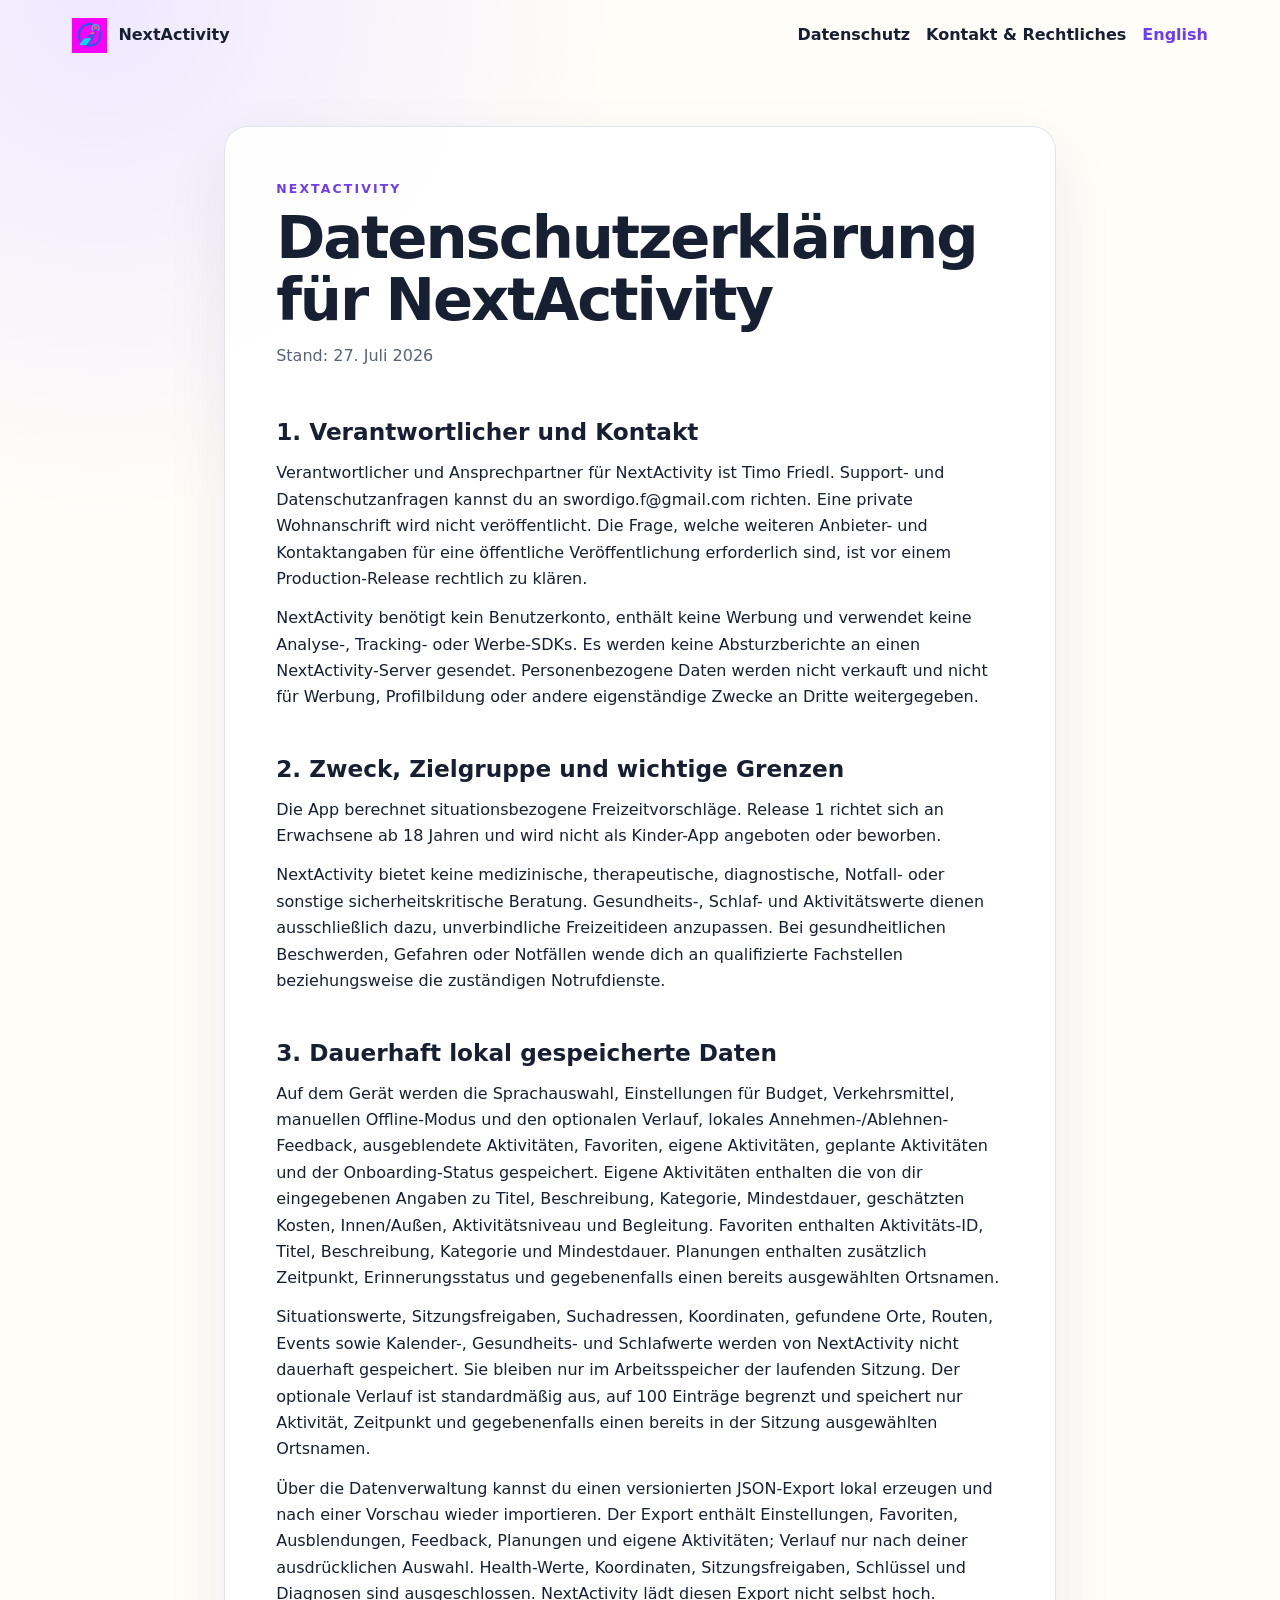
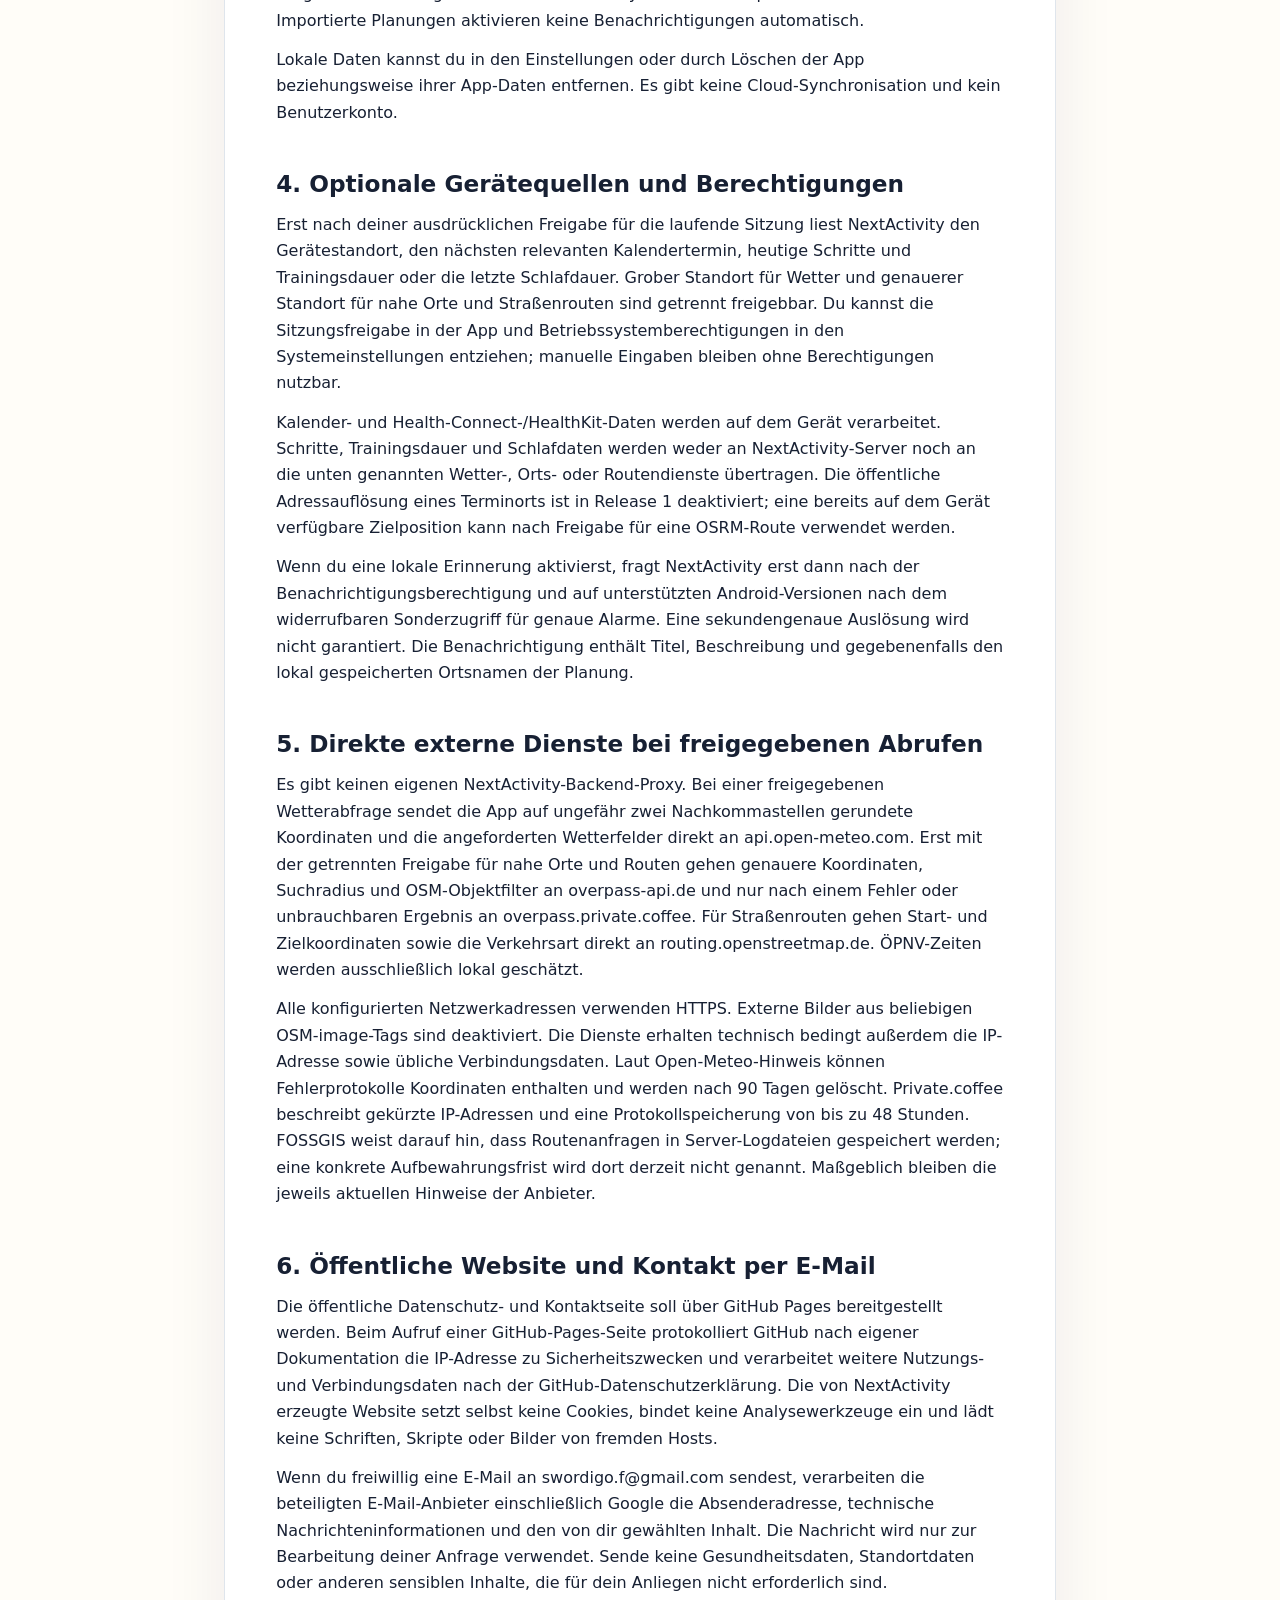
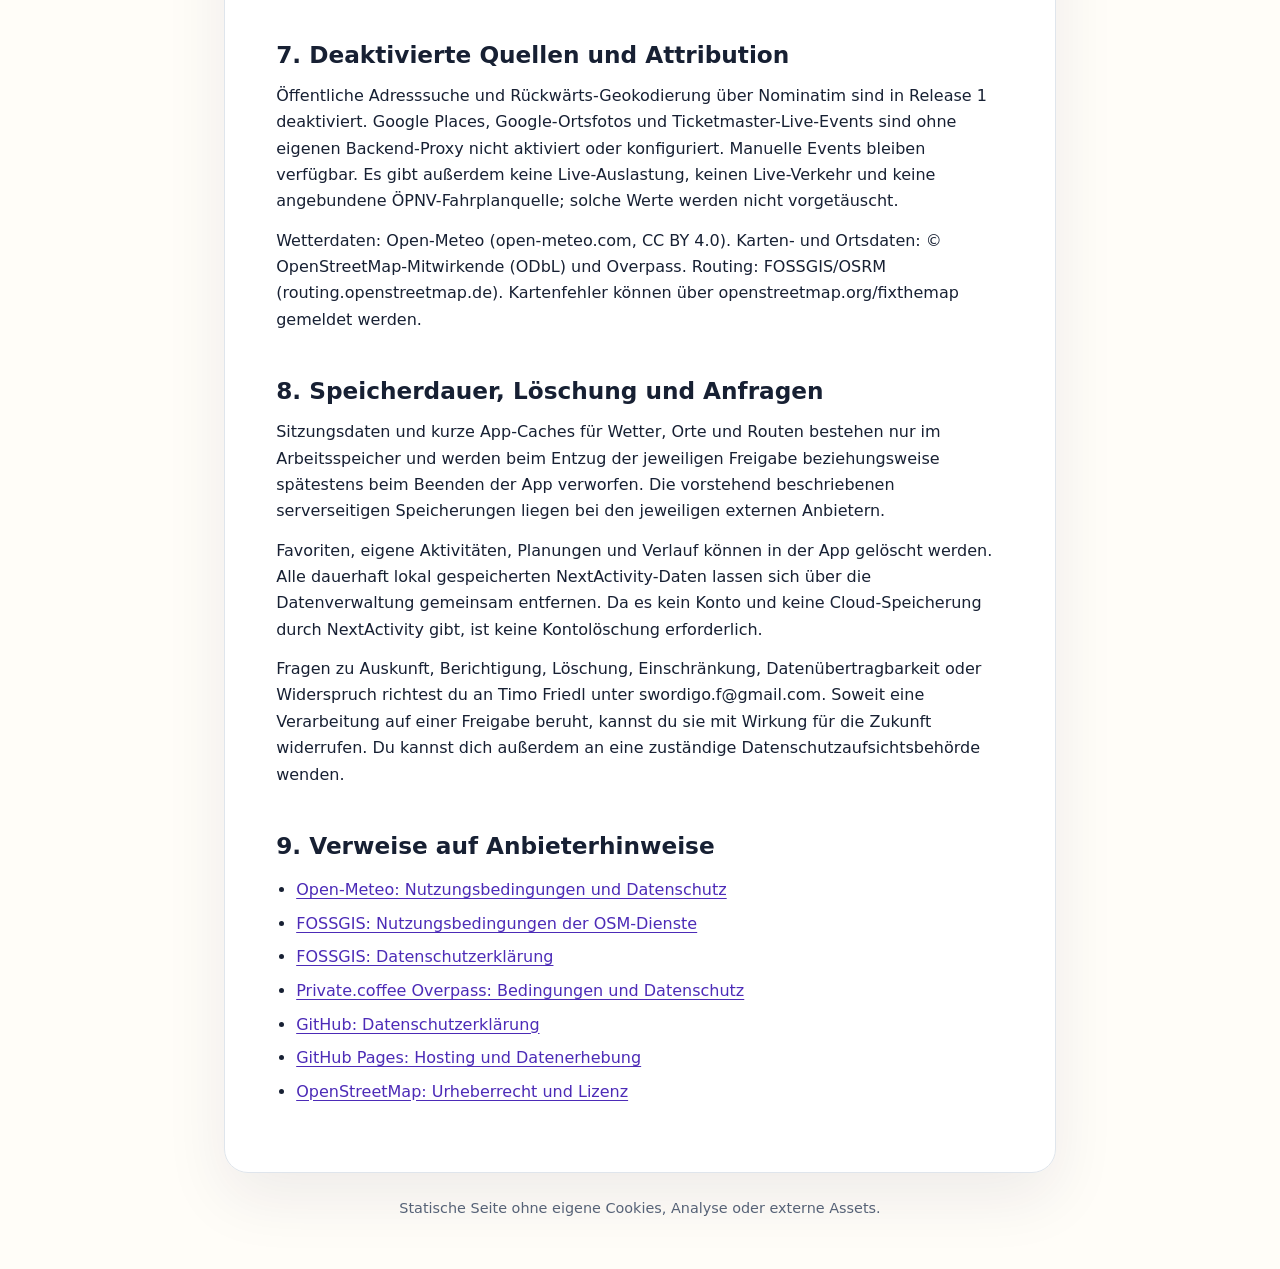
==== de/datenschutz/index.html @ dce42133 "Initial legal and privacy site" ====
<!doctype html>
<html lang="de">
<head>
  <meta charset="utf-8">
  <meta name="viewport" content="width=device-width, initial-scale=1">
  <meta name="description" content="Datenschutzerklärung für NextActivity">
  <title>Datenschutzerklärung für NextActivity · NextActivity</title>
  <link rel="stylesheet" href="../../styles.css">
  <link rel="icon" href="../../assets/nextactivity-mark.png">
</head>
<body>
  <!-- Generated from nextactivity/legal/privacy_policy.json. Do not edit by hand. -->
  <header class="site-header">
    <a class="brand" href="../../" aria-label="NextActivity">
      <img src="../../assets/nextactivity-mark.png" alt="">
      <span>NextActivity</span>
    </a>
    <nav aria-label="Hauptnavigation">
      <a href="./">Datenschutz</a>
      <a href="../kontakt/">Kontakt &amp; Rechtliches</a>
      <a class="language-link" href="../../en/privacy/" hreflang="en">English</a>
    </nav>
  </header>
  <main class="document">
    <p class="eyebrow">NEXTACTIVITY</p>
    <h1>Datenschutzerklärung für NextActivity</h1>
    <p class="updated">Stand: 27. Juli 2026</p>
    <section>
<h2>1. Verantwortlicher und Kontakt</h2>
<p>Verantwortlicher und Ansprechpartner für NextActivity ist Timo Friedl. Support- und Datenschutzanfragen kannst du an swordigo.f@gmail.com richten. Eine private Wohnanschrift wird nicht veröffentlicht. Die Frage, welche weiteren Anbieter- und Kontaktangaben für eine öffentliche Veröffentlichung erforderlich sind, ist vor einem Production-Release rechtlich zu klären.</p>
<p>NextActivity benötigt kein Benutzerkonto, enthält keine Werbung und verwendet keine Analyse-, Tracking- oder Werbe-SDKs. Es werden keine Absturzberichte an einen NextActivity-Server gesendet. Personenbezogene Daten werden nicht verkauft und nicht für Werbung, Profilbildung oder andere eigenständige Zwecke an Dritte weitergegeben.</p>
</section>
<section>
<h2>2. Zweck, Zielgruppe und wichtige Grenzen</h2>
<p>Die App berechnet situationsbezogene Freizeitvorschläge. Release 1 richtet sich an Erwachsene ab 18 Jahren und wird nicht als Kinder-App angeboten oder beworben.</p>
<p>NextActivity bietet keine medizinische, therapeutische, diagnostische, Notfall- oder sonstige sicherheitskritische Beratung. Gesundheits-, Schlaf- und Aktivitätswerte dienen ausschließlich dazu, unverbindliche Freizeitideen anzupassen. Bei gesundheitlichen Beschwerden, Gefahren oder Notfällen wende dich an qualifizierte Fachstellen beziehungsweise die zuständigen Notrufdienste.</p>
</section>
<section>
<h2>3. Dauerhaft lokal gespeicherte Daten</h2>
<p>Auf dem Gerät werden die Sprachauswahl, Einstellungen für Budget, Verkehrsmittel, manuellen Offline-Modus und den optionalen Verlauf, lokales Annehmen-/Ablehnen-Feedback, ausgeblendete Aktivitäten, Favoriten, eigene Aktivitäten, geplante Aktivitäten und der Onboarding-Status gespeichert. Eigene Aktivitäten enthalten die von dir eingegebenen Angaben zu Titel, Beschreibung, Kategorie, Mindestdauer, geschätzten Kosten, Innen/Außen, Aktivitätsniveau und Begleitung. Favoriten enthalten Aktivitäts-ID, Titel, Beschreibung, Kategorie und Mindestdauer. Planungen enthalten zusätzlich Zeitpunkt, Erinnerungsstatus und gegebenenfalls einen bereits ausgewählten Ortsnamen.</p>
<p>Situationswerte, Sitzungsfreigaben, Suchadressen, Koordinaten, gefundene Orte, Routen, Events sowie Kalender-, Gesundheits- und Schlafwerte werden von NextActivity nicht dauerhaft gespeichert. Sie bleiben nur im Arbeitsspeicher der laufenden Sitzung. Der optionale Verlauf ist standardmäßig aus, auf 100 Einträge begrenzt und speichert nur Aktivität, Zeitpunkt und gegebenenfalls einen bereits in der Sitzung ausgewählten Ortsnamen.</p>
<p>Über die Datenverwaltung kannst du einen versionierten JSON-Export lokal erzeugen und nach einer Vorschau wieder importieren. Der Export enthält Einstellungen, Favoriten, Ausblendungen, Feedback, Planungen und eigene Aktivitäten; Verlauf nur nach deiner ausdrücklichen Auswahl. Health-Werte, Koordinaten, Sitzungsfreigaben, Schlüssel und Diagnosen sind ausgeschlossen. NextActivity lädt diesen Export nicht selbst hoch. Importierte Planungen aktivieren keine Benachrichtigungen automatisch.</p>
<p>Lokale Daten kannst du in den Einstellungen oder durch Löschen der App beziehungsweise ihrer App-Daten entfernen. Es gibt keine Cloud-Synchronisation und kein Benutzerkonto.</p>
</section>
<section>
<h2>4. Optionale Gerätequellen und Berechtigungen</h2>
<p>Erst nach deiner ausdrücklichen Freigabe für die laufende Sitzung liest NextActivity den Gerätestandort, den nächsten relevanten Kalendertermin, heutige Schritte und Trainingsdauer oder die letzte Schlafdauer. Grober Standort für Wetter und genauerer Standort für nahe Orte und Straßenrouten sind getrennt freigebbar. Du kannst die Sitzungsfreigabe in der App und Betriebssystemberechtigungen in den Systemeinstellungen entziehen; manuelle Eingaben bleiben ohne Berechtigungen nutzbar.</p>
<p>Kalender- und Health-Connect-/HealthKit-Daten werden auf dem Gerät verarbeitet. Schritte, Trainingsdauer und Schlafdaten werden weder an NextActivity-Server noch an die unten genannten Wetter-, Orts- oder Routendienste übertragen. Die öffentliche Adressauflösung eines Terminorts ist in Release 1 deaktiviert; eine bereits auf dem Gerät verfügbare Zielposition kann nach Freigabe für eine OSRM-Route verwendet werden.</p>
<p>Wenn du eine lokale Erinnerung aktivierst, fragt NextActivity erst dann nach der Benachrichtigungsberechtigung und auf unterstützten Android-Versionen nach dem widerrufbaren Sonderzugriff für genaue Alarme. Eine sekundengenaue Auslösung wird nicht garantiert. Die Benachrichtigung enthält Titel, Beschreibung und gegebenenfalls den lokal gespeicherten Ortsnamen der Planung.</p>
</section>
<section>
<h2>5. Direkte externe Dienste bei freigegebenen Abrufen</h2>
<p>Es gibt keinen eigenen NextActivity-Backend-Proxy. Bei einer freigegebenen Wetterabfrage sendet die App auf ungefähr zwei Nachkommastellen gerundete Koordinaten und die angeforderten Wetterfelder direkt an api.open-meteo.com. Erst mit der getrennten Freigabe für nahe Orte und Routen gehen genauere Koordinaten, Suchradius und OSM-Objektfilter an overpass-api.de und nur nach einem Fehler oder unbrauchbaren Ergebnis an overpass.private.coffee. Für Straßenrouten gehen Start- und Zielkoordinaten sowie die Verkehrsart direkt an routing.openstreetmap.de. ÖPNV-Zeiten werden ausschließlich lokal geschätzt.</p>
<p>Alle konfigurierten Netzwerkadressen verwenden HTTPS. Externe Bilder aus beliebigen OSM-image-Tags sind deaktiviert. Die Dienste erhalten technisch bedingt außerdem die IP-Adresse sowie übliche Verbindungsdaten. Laut Open-Meteo-Hinweis können Fehlerprotokolle Koordinaten enthalten und werden nach 90 Tagen gelöscht. Private.coffee beschreibt gekürzte IP-Adressen und eine Protokollspeicherung von bis zu 48 Stunden. FOSSGIS weist darauf hin, dass Routenanfragen in Server-Logdateien gespeichert werden; eine konkrete Aufbewahrungsfrist wird dort derzeit nicht genannt. Maßgeblich bleiben die jeweils aktuellen Hinweise der Anbieter.</p>
</section>
<section>
<h2>6. Öffentliche Website und Kontakt per E-Mail</h2>
<p>Die öffentliche Datenschutz- und Kontaktseite soll über GitHub Pages bereitgestellt werden. Beim Aufruf einer GitHub-Pages-Seite protokolliert GitHub nach eigener Dokumentation die IP-Adresse zu Sicherheitszwecken und verarbeitet weitere Nutzungs- und Verbindungsdaten nach der GitHub-Datenschutzerklärung. Die von NextActivity erzeugte Website setzt selbst keine Cookies, bindet keine Analysewerkzeuge ein und lädt keine Schriften, Skripte oder Bilder von fremden Hosts.</p>
<p>Wenn du freiwillig eine E-Mail an swordigo.f@gmail.com sendest, verarbeiten die beteiligten E-Mail-Anbieter einschließlich Google die Absenderadresse, technische Nachrichteninformationen und den von dir gewählten Inhalt. Die Nachricht wird nur zur Bearbeitung deiner Anfrage verwendet. Sende keine Gesundheitsdaten, Standortdaten oder anderen sensiblen Inhalte, die für dein Anliegen nicht erforderlich sind.</p>
</section>
<section>
<h2>7. Deaktivierte Quellen und Attribution</h2>
<p>Öffentliche Adresssuche und Rückwärts-Geokodierung über Nominatim sind in Release 1 deaktiviert. Google Places, Google-Ortsfotos und Ticketmaster-Live-Events sind ohne eigenen Backend-Proxy nicht aktiviert oder konfiguriert. Manuelle Events bleiben verfügbar. Es gibt außerdem keine Live-Auslastung, keinen Live-Verkehr und keine angebundene ÖPNV-Fahrplanquelle; solche Werte werden nicht vorgetäuscht.</p>
<p>Wetterdaten: Open-Meteo (open-meteo.com, CC BY 4.0). Karten- und Ortsdaten: © OpenStreetMap-Mitwirkende (ODbL) und Overpass. Routing: FOSSGIS/OSRM (routing.openstreetmap.de). Kartenfehler können über openstreetmap.org/fixthemap gemeldet werden.</p>
</section>
<section>
<h2>8. Speicherdauer, Löschung und Anfragen</h2>
<p>Sitzungsdaten und kurze App-Caches für Wetter, Orte und Routen bestehen nur im Arbeitsspeicher und werden beim Entzug der jeweiligen Freigabe beziehungsweise spätestens beim Beenden der App verworfen. Die vorstehend beschriebenen serverseitigen Speicherungen liegen bei den jeweiligen externen Anbietern.</p>
<p>Favoriten, eigene Aktivitäten, Planungen und Verlauf können in der App gelöscht werden. Alle dauerhaft lokal gespeicherten NextActivity-Daten lassen sich über die Datenverwaltung gemeinsam entfernen. Da es kein Konto und keine Cloud-Speicherung durch NextActivity gibt, ist keine Kontolöschung erforderlich.</p>
<p>Fragen zu Auskunft, Berichtigung, Löschung, Einschränkung, Datenübertragbarkeit oder Widerspruch richtest du an Timo Friedl unter swordigo.f@gmail.com. Soweit eine Verarbeitung auf einer Freigabe beruht, kannst du sie mit Wirkung für die Zukunft widerrufen. Du kannst dich außerdem an eine zuständige Datenschutzaufsichtsbehörde wenden.</p>
</section>

<section>
  <h2>9. Verweise auf Anbieterhinweise</h2>
  <ul class="reference-list"><li><a href="https://open-meteo.com/en/terms" rel="noreferrer">Open-Meteo: Nutzungsbedingungen und Datenschutz</a></li>
<li><a href="https://www.fossgis.de/arbeitsgruppen/osm-server/nutzungsbedingungen/" rel="noreferrer">FOSSGIS: Nutzungsbedingungen der OSM-Dienste</a></li>
<li><a href="https://www.fossgis.de/datenschutzerkl%C3%A4rung/" rel="noreferrer">FOSSGIS: Datenschutzerklärung</a></li>
<li><a href="https://overpass.private.coffee/" rel="noreferrer">Private.coffee Overpass: Bedingungen und Datenschutz</a></li>
<li><a href="https://docs.github.com/en/site-policy/privacy-policies/github-general-privacy-statement" rel="noreferrer">GitHub: Datenschutzerklärung</a></li>
<li><a href="https://docs.github.com/en/pages/getting-started-with-github-pages/what-is-github-pages" rel="noreferrer">GitHub Pages: Hosting und Datenerhebung</a></li>
<li><a href="https://www.openstreetmap.org/copyright" rel="noreferrer">OpenStreetMap: Urheberrecht und Lizenz</a></li>
</ul>
</section>
  </main>
  <footer>
    <p>Statische Seite ohne eigene Cookies, Analyse oder externe Assets.</p>
  </footer>
</body>
</html>
---- styles.css ----
/* Generated site shell; privacy copy comes from the canonical JSON source. */
:root {
  color-scheme: light;
  --ink: #172033;
  --muted: #566277;
  --paper: #fffdf8;
  --surface: #ffffff;
  --line: #dfe5ec;
  --accent: #6d3df2;
  --accent-soft: #eee9ff;
  --warning: #7b4b00;
  --warning-bg: #fff4d6;
  font-family: Inter, ui-sans-serif, system-ui, -apple-system, BlinkMacSystemFont, "Segoe UI", sans-serif;
}

* { box-sizing: border-box; }

body {
  margin: 0;
  color: var(--ink);
  background:
    radial-gradient(circle at 8% 0%, #eee9ff 0, transparent 32rem),
    var(--paper);
  font-size: 16px;
  line-height: 1.65;
}

a { color: #4c2bb7; text-underline-offset: 0.18em; }
a:hover { text-decoration-thickness: 0.14em; }
a:focus-visible { outline: 3px solid #f0a500; outline-offset: 4px; border-radius: 4px; }

.site-header {
  display: flex;
  align-items: center;
  justify-content: space-between;
  gap: 1.5rem;
  max-width: 74rem;
  margin: 0 auto;
  padding: 1.1rem 1.5rem;
}

.brand { display: inline-flex; align-items: center; gap: 0.7rem; color: var(--ink); font-weight: 800; text-decoration: none; }
.brand img { width: 2.2rem; height: 2.2rem; object-fit: contain; }
nav { display: flex; flex-wrap: wrap; justify-content: flex-end; gap: 0.45rem 1rem; }
nav a { color: var(--ink); font-weight: 650; text-decoration: none; }
.language-link { color: var(--accent); }

.document {
  width: min(100% - 2rem, 52rem);
  margin: 3.5rem auto 5rem;
  padding: clamp(1.4rem, 4vw, 3.6rem);
  background: color-mix(in srgb, var(--surface) 94%, transparent);
  border: 1px solid var(--line);
  border-radius: 1.5rem;
  box-shadow: 0 1.5rem 4rem rgba(36, 30, 64, 0.08);
}

.eyebrow { margin: 0 0 0.5rem; color: var(--accent); font-size: 0.78rem; font-weight: 850; letter-spacing: 0.17em; }
h1 { max-width: 18ch; margin: 0; font-size: clamp(2rem, 5vw, 3.7rem); line-height: 1.04; letter-spacing: -0.035em; }
.updated { margin: 0.8rem 0 3rem; color: var(--muted); }
section { margin-top: 2.7rem; }
h2 { margin: 0 0 0.7rem; font-size: clamp(1.15rem, 3vw, 1.45rem); line-height: 1.3; }
p { margin: 0.8rem 0; }
.reference-list { padding-left: 1.25rem; }
.reference-list li + li { margin-top: 0.45rem; }

.contact-card { padding: 1.5rem; border: 1px solid var(--line); border-radius: 1rem; background: var(--accent-soft); }
.contact-card h2 { margin-top: 1rem; font-size: 1.6rem; }
.email { font-size: clamp(1rem, 3vw, 1.25rem); font-weight: 750; overflow-wrap: anywhere; }
.caveat { margin-top: 1.5rem; padding: 1.2rem 1.4rem; color: var(--warning); background: var(--warning-bg); border-left: 5px solid #e49a13; border-radius: 0.45rem; }
.caveat p { margin-bottom: 0; }

.landing { width: min(100% - 2rem, 58rem); min-height: 100vh; margin: 0 auto; padding: 12vh 0 4rem; }
.landing .brand-mark { width: 4.8rem; height: 4.8rem; object-fit: contain; margin-bottom: 1.5rem; }
.landing .lead { color: var(--muted); font-size: 1.3rem; }
.language-grid { display: grid; grid-template-columns: repeat(2, minmax(0, 1fr)); gap: 1rem; margin-top: 3rem; }
.language-card { display: grid; gap: 0.35rem; min-height: 11rem; padding: 1.5rem; color: var(--ink); background: var(--surface); border: 1px solid var(--line); border-radius: 1rem; text-decoration: none; box-shadow: 0 0.75rem 2rem rgba(36, 30, 64, 0.06); }
.language-card:hover { border-color: var(--accent); transform: translateY(-2px); }
.language-card strong { align-self: end; font-size: 1.25rem; line-height: 1.25; }
.language-card span:last-child, .quiet { color: var(--muted); }
.language-code { color: var(--accent); font-weight: 850; letter-spacing: 0.12em; }
.quiet { margin-top: 2rem; font-size: 0.9rem; }
.primary-link { display: inline-block; margin-top: 1.5rem; padding: 0.75rem 1rem; color: white; background: var(--accent); border-radius: 0.7rem; font-weight: 750; text-decoration: none; }
footer { width: min(100% - 2rem, 52rem); margin: -3.5rem auto 3rem; color: var(--muted); font-size: 0.9rem; text-align: center; }

@media (max-width: 680px) {
  .site-header { align-items: flex-start; }
  .brand span { display: none; }
  nav { font-size: 0.9rem; }
  .document { margin-top: 1.5rem; border-radius: 1rem; }
  .language-grid { grid-template-columns: 1fr; }
}

@media (prefers-reduced-motion: no-preference) {
  .language-card { transition: transform 150ms ease, border-color 150ms ease; }
}

@media print {
  body { background: white; }
  .site-header, footer { display: none; }
  .document { width: 100%; margin: 0; padding: 0; border: 0; box-shadow: none; }
  a { color: inherit; }
}
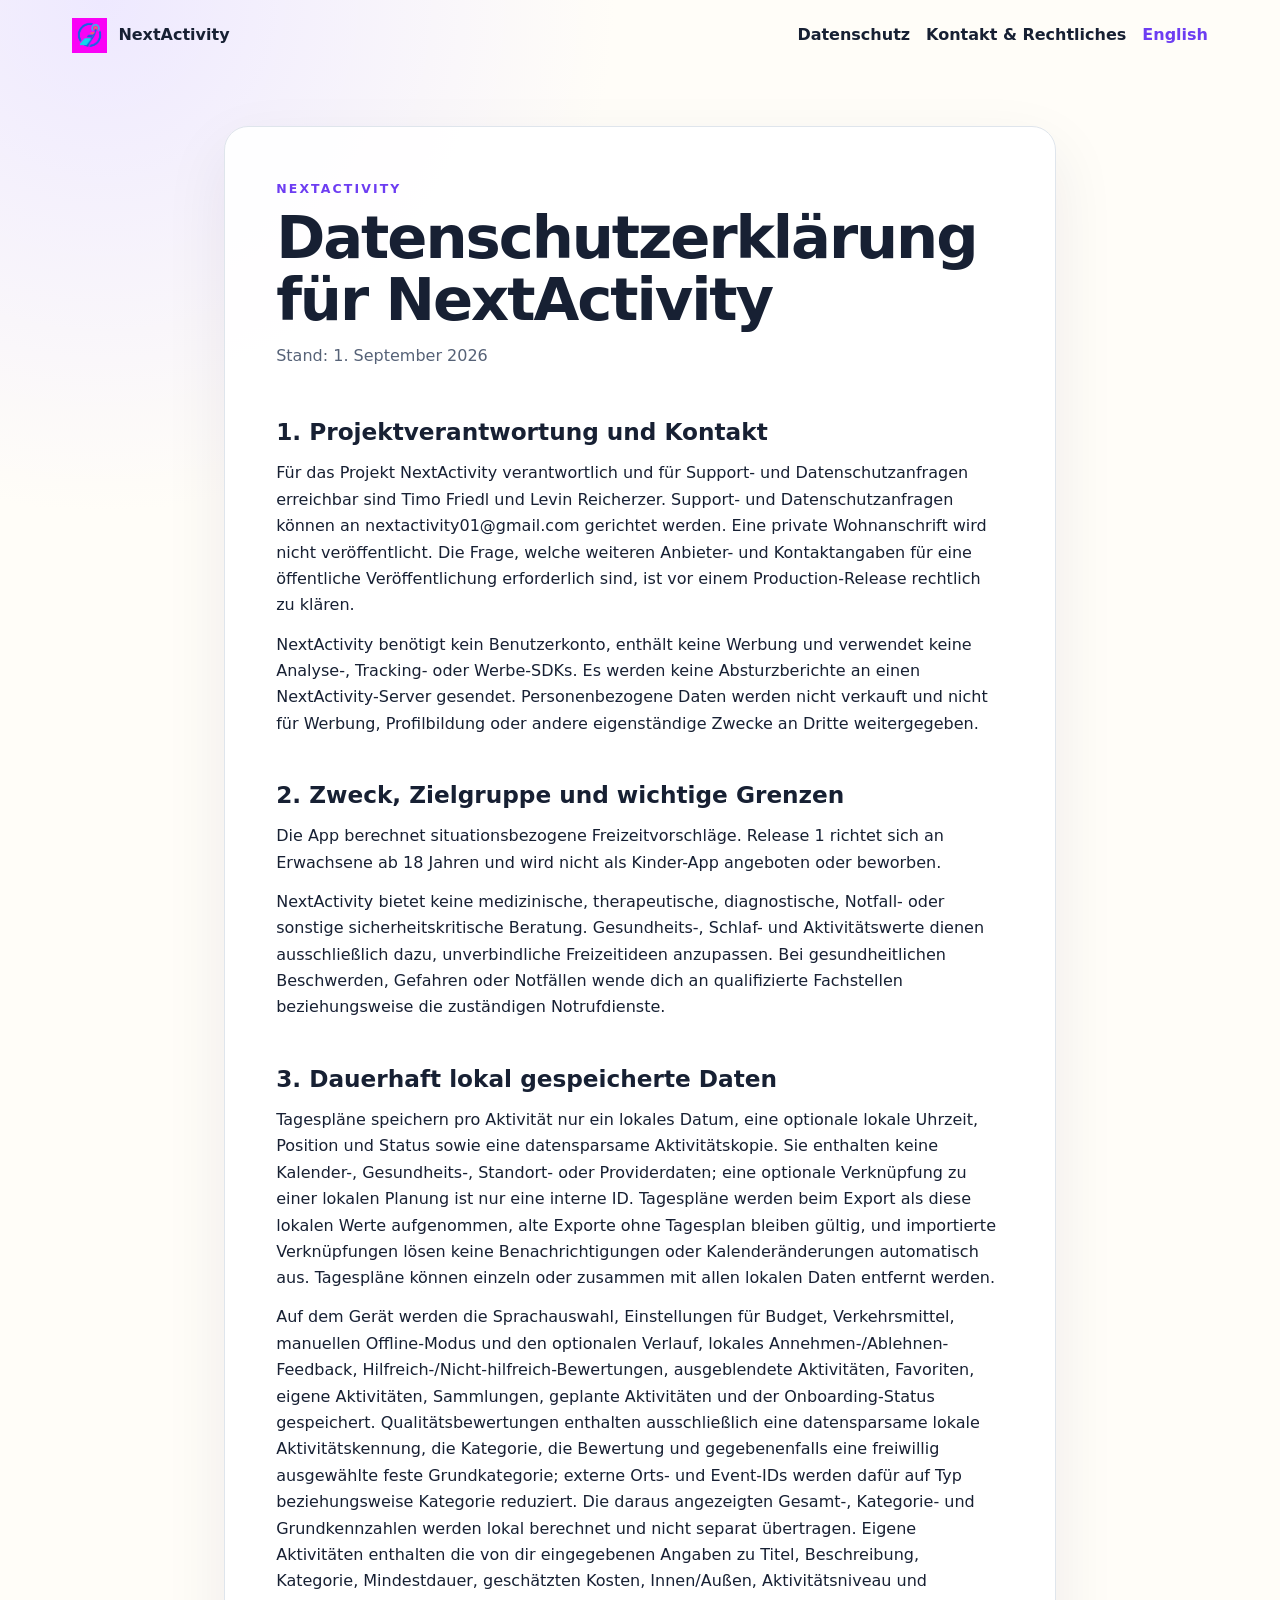
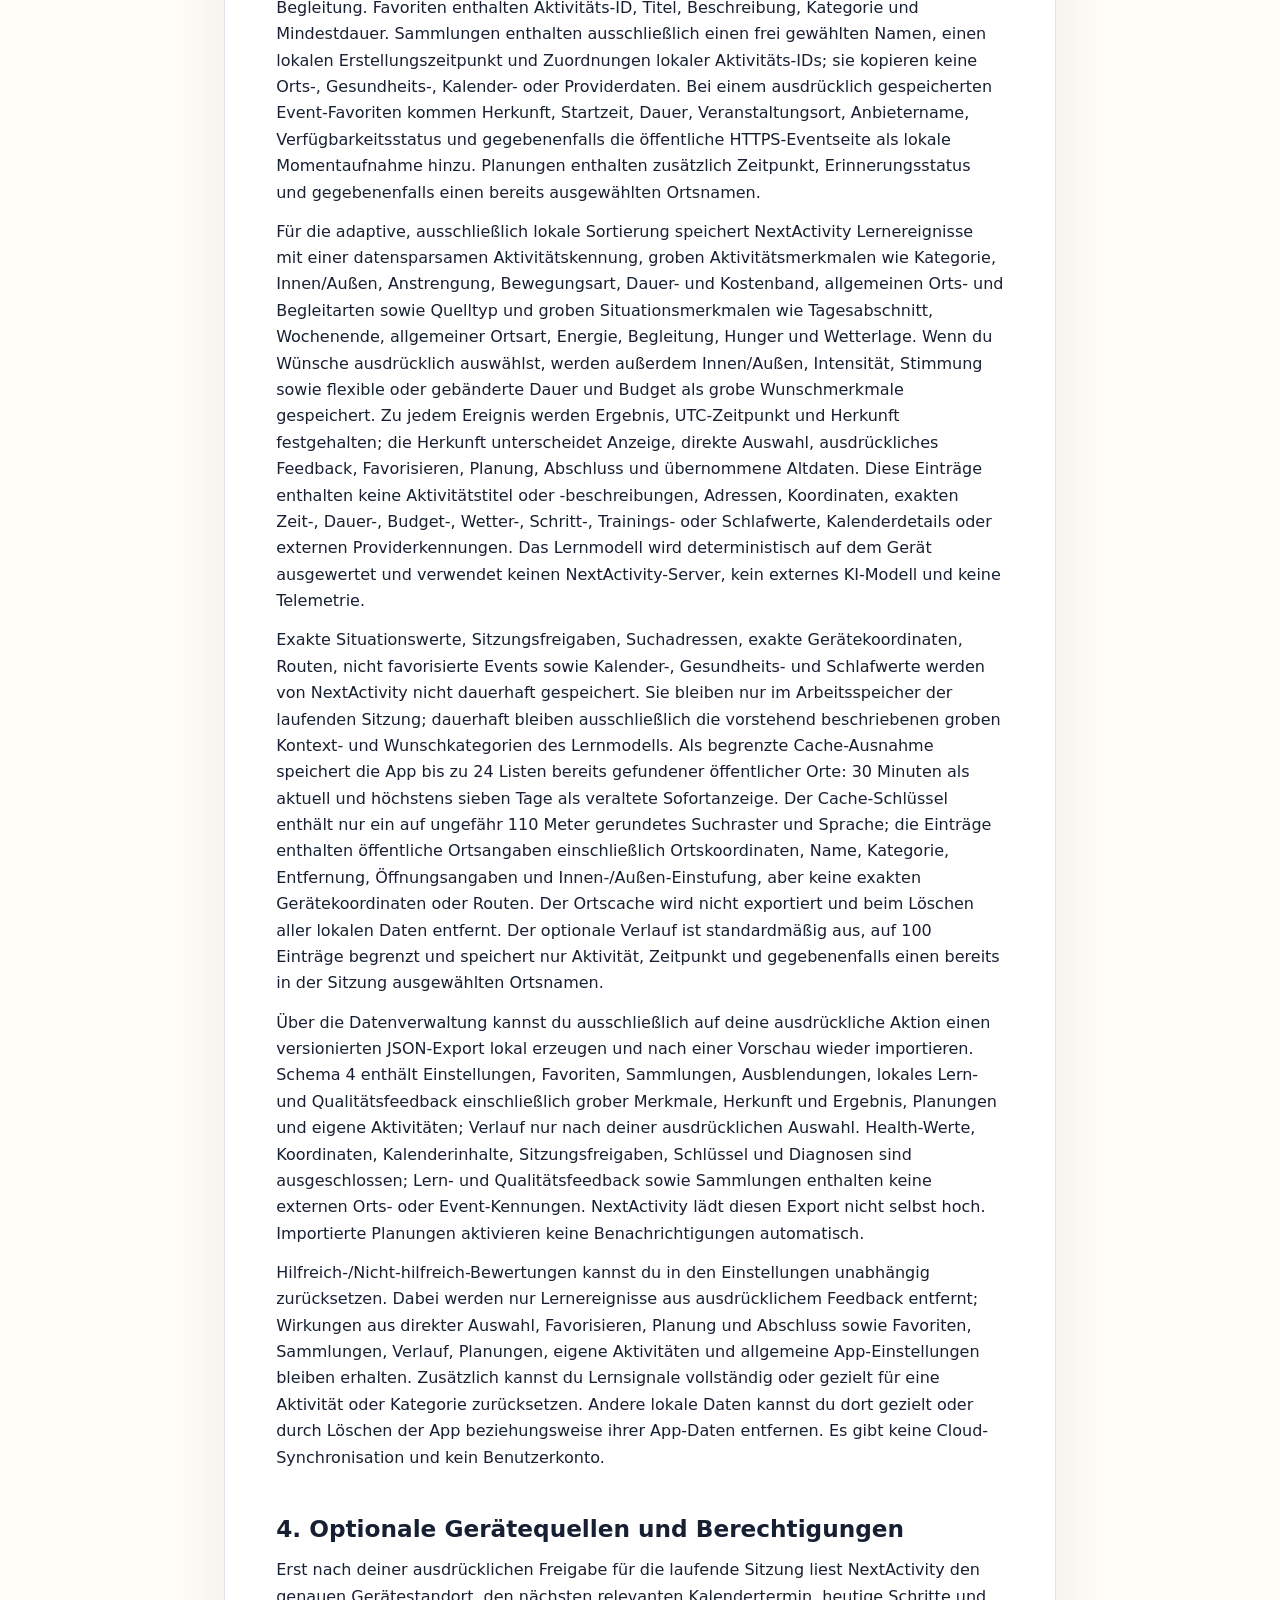
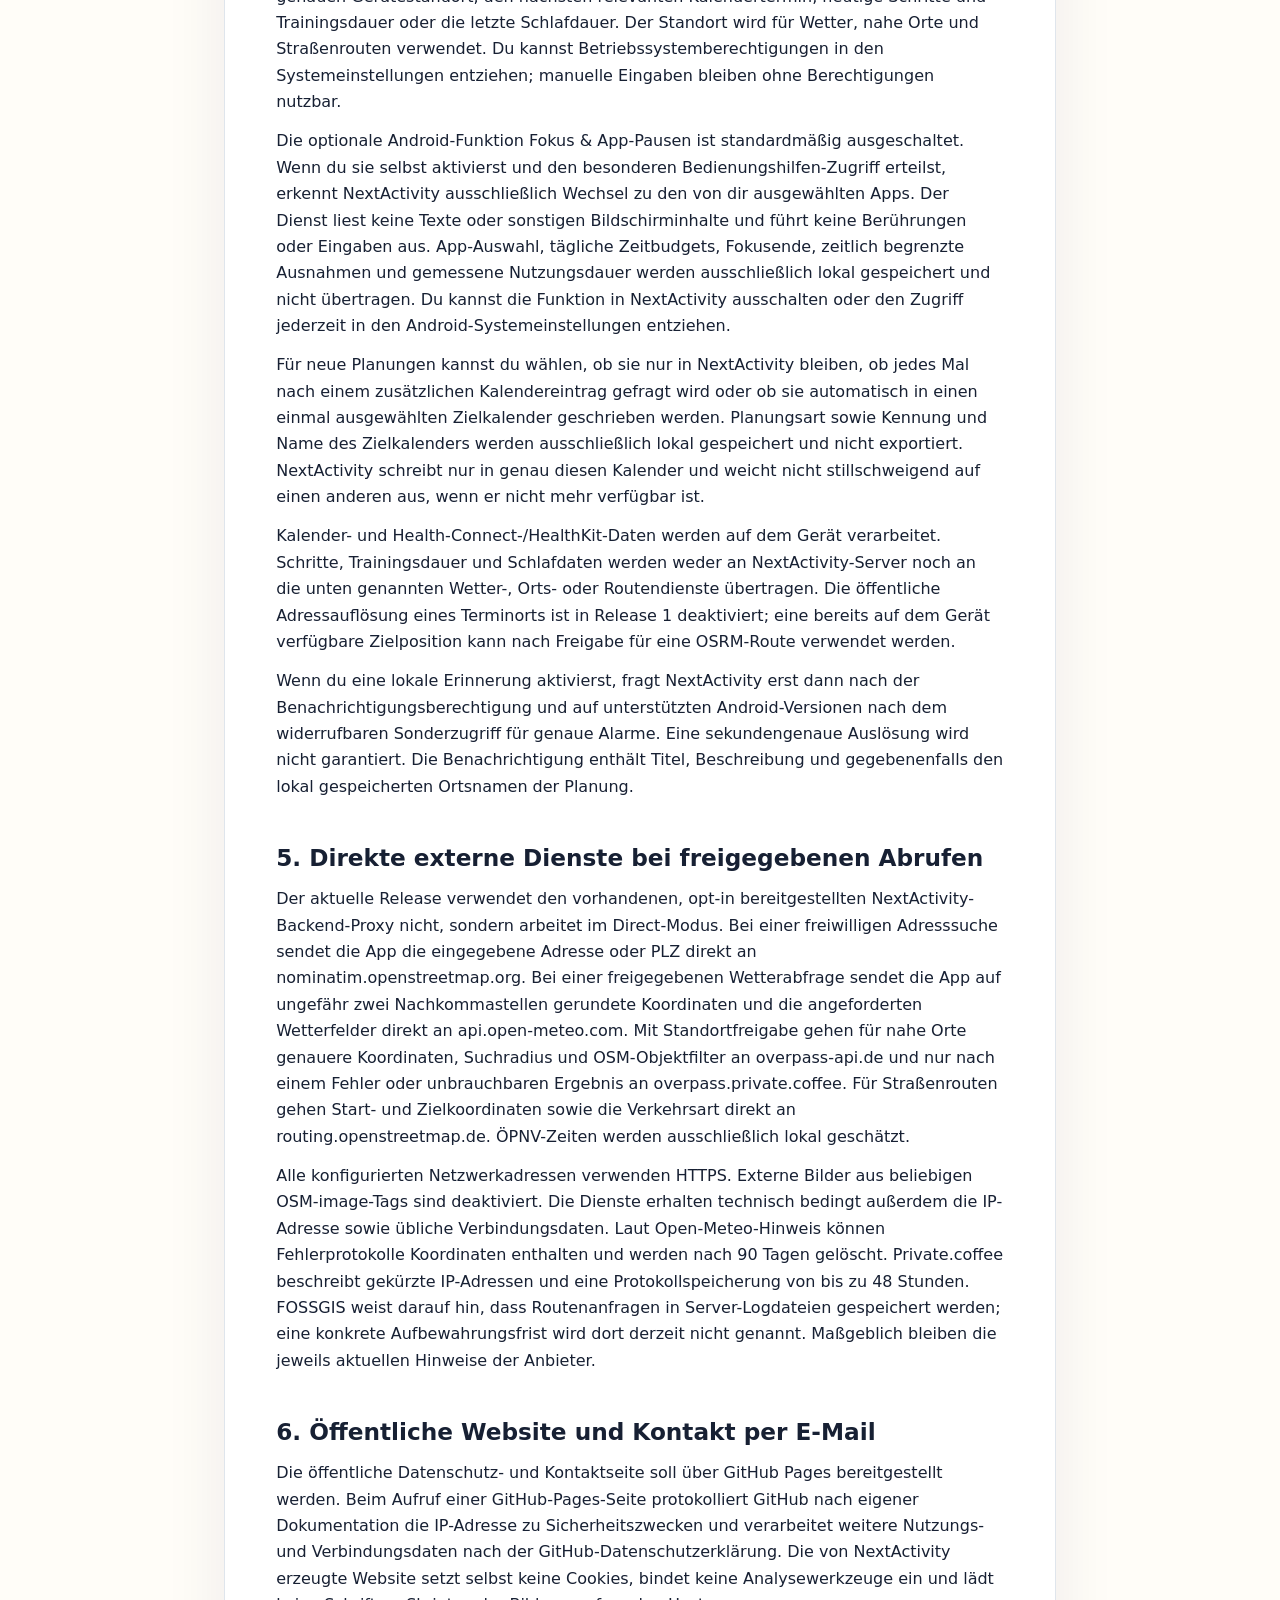
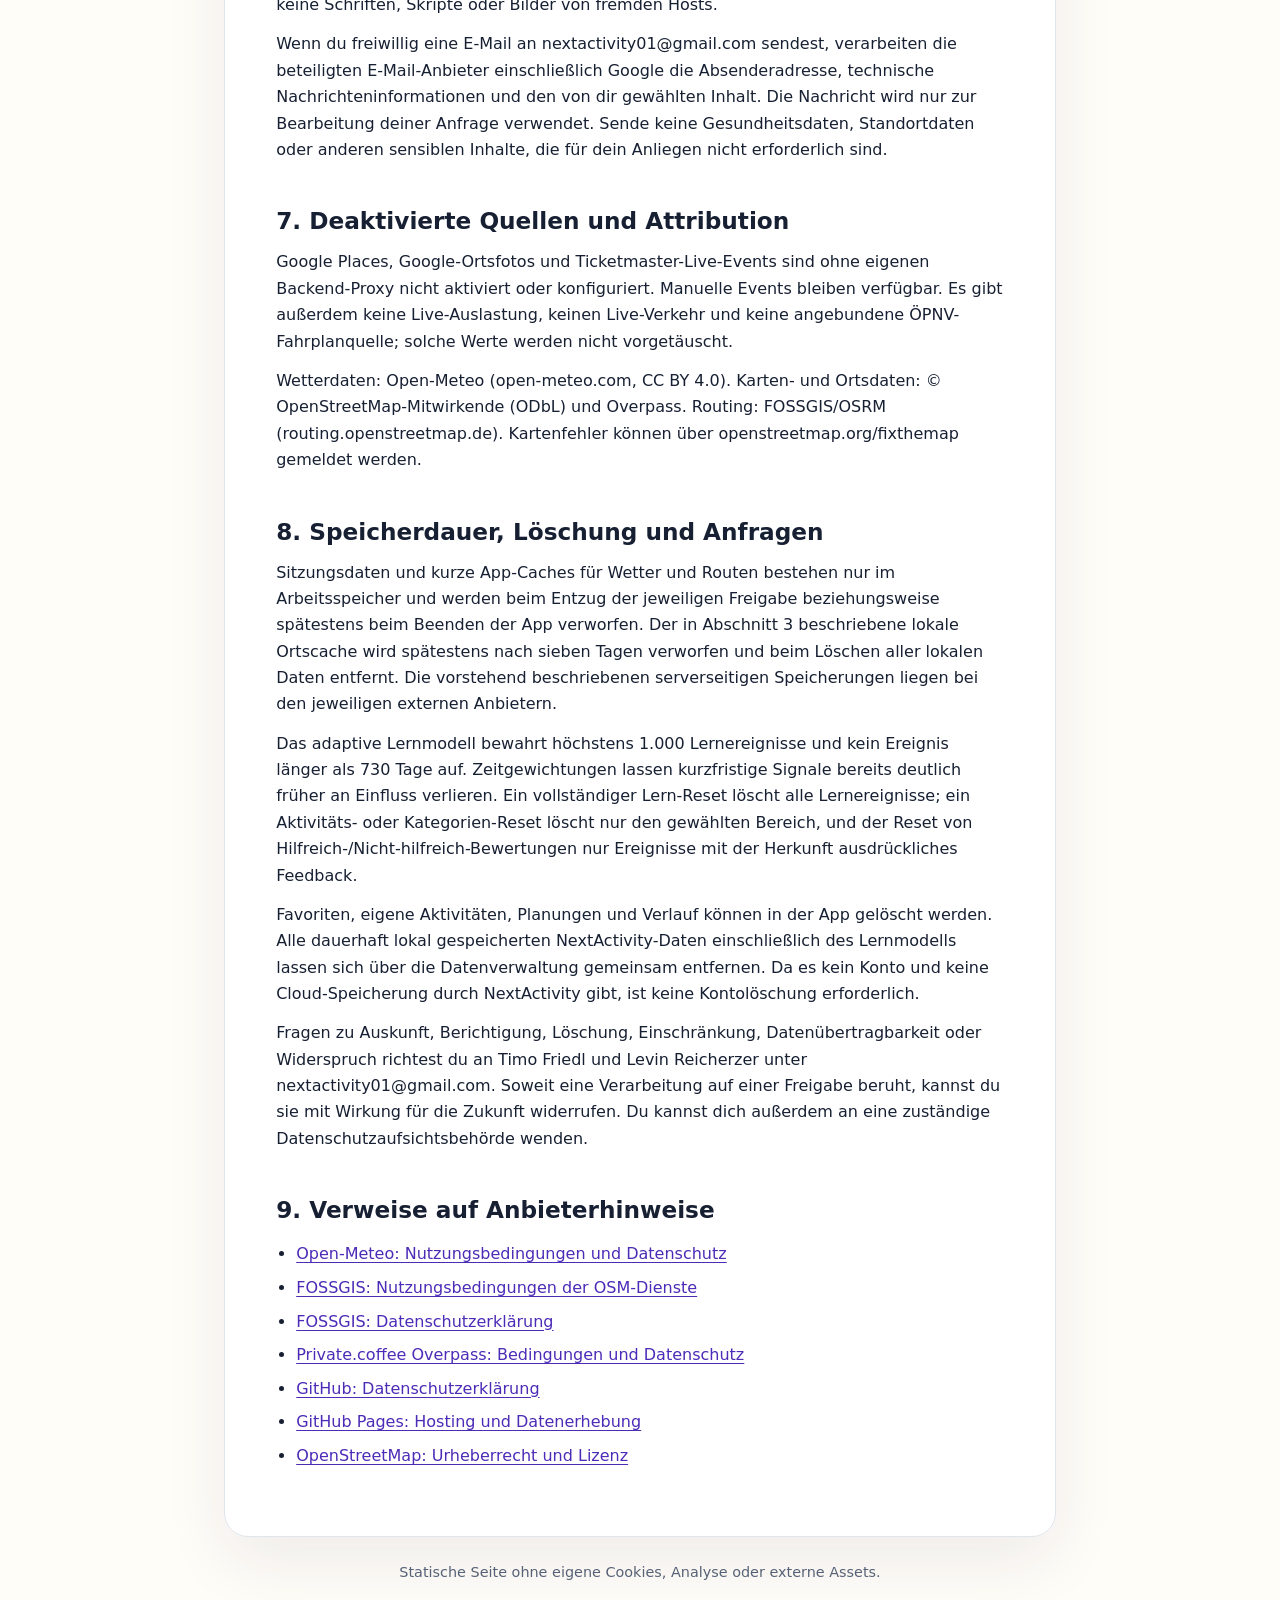
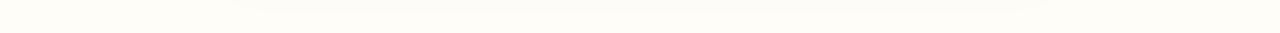
==== commit 4f917ca1: "chore: publish shared ownership legal update" ====
--- a/de/datenschutz/index.html
+++ b/de/datenschutz/index.html
@@ -24,10 +24,10 @@
   <main class="document">
     <p class="eyebrow">NEXTACTIVITY</p>
     <h1>Datenschutzerklärung für NextActivity</h1>
-    <p class="updated">Stand: 27. Juli 2026</p>
+    <p class="updated">Stand: 1. September 2026</p>
     <section>
-<h2>1. Verantwortlicher und Kontakt</h2>
-<p>Verantwortlicher und Ansprechpartner für NextActivity ist Timo Friedl. Support- und Datenschutzanfragen kannst du an swordigo.f@gmail.com richten. Eine private Wohnanschrift wird nicht veröffentlicht. Die Frage, welche weiteren Anbieter- und Kontaktangaben für eine öffentliche Veröffentlichung erforderlich sind, ist vor einem Production-Release rechtlich zu klären.</p>
+<h2>1. Projektverantwortung und Kontakt</h2>
+<p>Für das Projekt NextActivity verantwortlich und für Support- und Datenschutzanfragen erreichbar sind Timo Friedl und Levin Reicherzer. Support- und Datenschutzanfragen können an nextactivity01@gmail.com gerichtet werden. Eine private Wohnanschrift wird nicht veröffentlicht. Die Frage, welche weiteren Anbieter- und Kontaktangaben für eine öffentliche Veröffentlichung erforderlich sind, ist vor einem Production-Release rechtlich zu klären.</p>
 <p>NextActivity benötigt kein Benutzerkonto, enthält keine Werbung und verwendet keine Analyse-, Tracking- oder Werbe-SDKs. Es werden keine Absturzberichte an einen NextActivity-Server gesendet. Personenbezogene Daten werden nicht verkauft und nicht für Werbung, Profilbildung oder andere eigenständige Zwecke an Dritte weitergegeben.</p>
 </section>
 <section>
@@ -37,37 +37,42 @@
 </section>
 <section>
 <h2>3. Dauerhaft lokal gespeicherte Daten</h2>
-<p>Auf dem Gerät werden die Sprachauswahl, Einstellungen für Budget, Verkehrsmittel, manuellen Offline-Modus und den optionalen Verlauf, lokales Annehmen-/Ablehnen-Feedback, ausgeblendete Aktivitäten, Favoriten, eigene Aktivitäten, geplante Aktivitäten und der Onboarding-Status gespeichert. Eigene Aktivitäten enthalten die von dir eingegebenen Angaben zu Titel, Beschreibung, Kategorie, Mindestdauer, geschätzten Kosten, Innen/Außen, Aktivitätsniveau und Begleitung. Favoriten enthalten Aktivitäts-ID, Titel, Beschreibung, Kategorie und Mindestdauer. Planungen enthalten zusätzlich Zeitpunkt, Erinnerungsstatus und gegebenenfalls einen bereits ausgewählten Ortsnamen.</p>
-<p>Situationswerte, Sitzungsfreigaben, Suchadressen, Koordinaten, gefundene Orte, Routen, Events sowie Kalender-, Gesundheits- und Schlafwerte werden von NextActivity nicht dauerhaft gespeichert. Sie bleiben nur im Arbeitsspeicher der laufenden Sitzung. Der optionale Verlauf ist standardmäßig aus, auf 100 Einträge begrenzt und speichert nur Aktivität, Zeitpunkt und gegebenenfalls einen bereits in der Sitzung ausgewählten Ortsnamen.</p>
-<p>Über die Datenverwaltung kannst du einen versionierten JSON-Export lokal erzeugen und nach einer Vorschau wieder importieren. Der Export enthält Einstellungen, Favoriten, Ausblendungen, Feedback, Planungen und eigene Aktivitäten; Verlauf nur nach deiner ausdrücklichen Auswahl. Health-Werte, Koordinaten, Sitzungsfreigaben, Schlüssel und Diagnosen sind ausgeschlossen. NextActivity lädt diesen Export nicht selbst hoch. Importierte Planungen aktivieren keine Benachrichtigungen automatisch.</p>
-<p>Lokale Daten kannst du in den Einstellungen oder durch Löschen der App beziehungsweise ihrer App-Daten entfernen. Es gibt keine Cloud-Synchronisation und kein Benutzerkonto.</p>
+<p>Tagespläne speichern pro Aktivität nur ein lokales Datum, eine optionale lokale Uhrzeit, Position und Status sowie eine datensparsame Aktivitätskopie. Sie enthalten keine Kalender-, Gesundheits-, Standort- oder Providerdaten; eine optionale Verknüpfung zu einer lokalen Planung ist nur eine interne ID. Tagespläne werden beim Export als diese lokalen Werte aufgenommen, alte Exporte ohne Tagesplan bleiben gültig, und importierte Verknüpfungen lösen keine Benachrichtigungen oder Kalenderänderungen automatisch aus. Tagespläne können einzeln oder zusammen mit allen lokalen Daten entfernt werden.</p>
+<p>Auf dem Gerät werden die Sprachauswahl, Einstellungen für Budget, Verkehrsmittel, manuellen Offline-Modus und den optionalen Verlauf, lokales Annehmen-/Ablehnen-Feedback, Hilfreich-/Nicht-hilfreich-Bewertungen, ausgeblendete Aktivitäten, Favoriten, eigene Aktivitäten, Sammlungen, geplante Aktivitäten und der Onboarding-Status gespeichert. Qualitätsbewertungen enthalten ausschließlich eine datensparsame lokale Aktivitätskennung, die Kategorie, die Bewertung und gegebenenfalls eine freiwillig ausgewählte feste Grundkategorie; externe Orts- und Event-IDs werden dafür auf Typ beziehungsweise Kategorie reduziert. Die daraus angezeigten Gesamt-, Kategorie- und Grundkennzahlen werden lokal berechnet und nicht separat übertragen. Eigene Aktivitäten enthalten die von dir eingegebenen Angaben zu Titel, Beschreibung, Kategorie, Mindestdauer, geschätzten Kosten, Innen/Außen, Aktivitätsniveau und Begleitung. Favoriten enthalten Aktivitäts-ID, Titel, Beschreibung, Kategorie und Mindestdauer. Sammlungen enthalten ausschließlich einen frei gewählten Namen, einen lokalen Erstellungszeitpunkt und Zuordnungen lokaler Aktivitäts-IDs; sie kopieren keine Orts-, Gesundheits-, Kalender- oder Providerdaten. Bei einem ausdrücklich gespeicherten Event-Favoriten kommen Herkunft, Startzeit, Dauer, Veranstaltungsort, Anbietername, Verfügbarkeitsstatus und gegebenenfalls die öffentliche HTTPS-Eventseite als lokale Momentaufnahme hinzu. Planungen enthalten zusätzlich Zeitpunkt, Erinnerungsstatus und gegebenenfalls einen bereits ausgewählten Ortsnamen.</p>
+<p>Für die adaptive, ausschließlich lokale Sortierung speichert NextActivity Lernereignisse mit einer datensparsamen Aktivitätskennung, groben Aktivitätsmerkmalen wie Kategorie, Innen/Außen, Anstrengung, Bewegungsart, Dauer- und Kostenband, allgemeinen Orts- und Begleitarten sowie Quelltyp und groben Situationsmerkmalen wie Tagesabschnitt, Wochenende, allgemeiner Ortsart, Energie, Begleitung, Hunger und Wetterlage. Wenn du Wünsche ausdrücklich auswählst, werden außerdem Innen/Außen, Intensität, Stimmung sowie flexible oder gebänderte Dauer und Budget als grobe Wunschmerkmale gespeichert. Zu jedem Ereignis werden Ergebnis, UTC-Zeitpunkt und Herkunft festgehalten; die Herkunft unterscheidet Anzeige, direkte Auswahl, ausdrückliches Feedback, Favorisieren, Planung, Abschluss und übernommene Altdaten. Diese Einträge enthalten keine Aktivitätstitel oder -beschreibungen, Adressen, Koordinaten, exakten Zeit-, Dauer-, Budget-, Wetter-, Schritt-, Trainings- oder Schlafwerte, Kalenderdetails oder externen Providerkennungen. Das Lernmodell wird deterministisch auf dem Gerät ausgewertet und verwendet keinen NextActivity-Server, kein externes KI-Modell und keine Telemetrie.</p>
+<p>Exakte Situationswerte, Sitzungsfreigaben, Suchadressen, exakte Gerätekoordinaten, Routen, nicht favorisierte Events sowie Kalender-, Gesundheits- und Schlafwerte werden von NextActivity nicht dauerhaft gespeichert. Sie bleiben nur im Arbeitsspeicher der laufenden Sitzung; dauerhaft bleiben ausschließlich die vorstehend beschriebenen groben Kontext- und Wunschkategorien des Lernmodells. Als begrenzte Cache-Ausnahme speichert die App bis zu 24 Listen bereits gefundener öffentlicher Orte: 30 Minuten als aktuell und höchstens sieben Tage als veraltete Sofortanzeige. Der Cache-Schlüssel enthält nur ein auf ungefähr 110 Meter gerundetes Suchraster und Sprache; die Einträge enthalten öffentliche Ortsangaben einschließlich Ortskoordinaten, Name, Kategorie, Entfernung, Öffnungsangaben und Innen-/Außen-Einstufung, aber keine exakten Gerätekoordinaten oder Routen. Der Ortscache wird nicht exportiert und beim Löschen aller lokalen Daten entfernt. Der optionale Verlauf ist standardmäßig aus, auf 100 Einträge begrenzt und speichert nur Aktivität, Zeitpunkt und gegebenenfalls einen bereits in der Sitzung ausgewählten Ortsnamen.</p>
+<p>Über die Datenverwaltung kannst du ausschließlich auf deine ausdrückliche Aktion einen versionierten JSON-Export lokal erzeugen und nach einer Vorschau wieder importieren. Schema 4 enthält Einstellungen, Favoriten, Sammlungen, Ausblendungen, lokales Lern- und Qualitätsfeedback einschließlich grober Merkmale, Herkunft und Ergebnis, Planungen und eigene Aktivitäten; Verlauf nur nach deiner ausdrücklichen Auswahl. Health-Werte, Koordinaten, Kalenderinhalte, Sitzungsfreigaben, Schlüssel und Diagnosen sind ausgeschlossen; Lern- und Qualitätsfeedback sowie Sammlungen enthalten keine externen Orts- oder Event-Kennungen. NextActivity lädt diesen Export nicht selbst hoch. Importierte Planungen aktivieren keine Benachrichtigungen automatisch.</p>
+<p>Hilfreich-/Nicht-hilfreich-Bewertungen kannst du in den Einstellungen unabhängig zurücksetzen. Dabei werden nur Lernereignisse aus ausdrücklichem Feedback entfernt; Wirkungen aus direkter Auswahl, Favorisieren, Planung und Abschluss sowie Favoriten, Sammlungen, Verlauf, Planungen, eigene Aktivitäten und allgemeine App-Einstellungen bleiben erhalten. Zusätzlich kannst du Lernsignale vollständig oder gezielt für eine Aktivität oder Kategorie zurücksetzen. Andere lokale Daten kannst du dort gezielt oder durch Löschen der App beziehungsweise ihrer App-Daten entfernen. Es gibt keine Cloud-Synchronisation und kein Benutzerkonto.</p>
 </section>
 <section>
 <h2>4. Optionale Gerätequellen und Berechtigungen</h2>
-<p>Erst nach deiner ausdrücklichen Freigabe für die laufende Sitzung liest NextActivity den Gerätestandort, den nächsten relevanten Kalendertermin, heutige Schritte und Trainingsdauer oder die letzte Schlafdauer. Grober Standort für Wetter und genauerer Standort für nahe Orte und Straßenrouten sind getrennt freigebbar. Du kannst die Sitzungsfreigabe in der App und Betriebssystemberechtigungen in den Systemeinstellungen entziehen; manuelle Eingaben bleiben ohne Berechtigungen nutzbar.</p>
+<p>Erst nach deiner ausdrücklichen Freigabe für die laufende Sitzung liest NextActivity den genauen Gerätestandort, den nächsten relevanten Kalendertermin, heutige Schritte und Trainingsdauer oder die letzte Schlafdauer. Der Standort wird für Wetter, nahe Orte und Straßenrouten verwendet. Du kannst Betriebssystemberechtigungen in den Systemeinstellungen entziehen; manuelle Eingaben bleiben ohne Berechtigungen nutzbar.</p>
+<p>Die optionale Android-Funktion Fokus &amp; App-Pausen ist standardmäßig ausgeschaltet. Wenn du sie selbst aktivierst und den besonderen Bedienungshilfen-Zugriff erteilst, erkennt NextActivity ausschließlich Wechsel zu den von dir ausgewählten Apps. Der Dienst liest keine Texte oder sonstigen Bildschirminhalte und führt keine Berührungen oder Eingaben aus. App-Auswahl, tägliche Zeitbudgets, Fokusende, zeitlich begrenzte Ausnahmen und gemessene Nutzungsdauer werden ausschließlich lokal gespeichert und nicht übertragen. Du kannst die Funktion in NextActivity ausschalten oder den Zugriff jederzeit in den Android-Systemeinstellungen entziehen.</p>
+<p>Für neue Planungen kannst du wählen, ob sie nur in NextActivity bleiben, ob jedes Mal nach einem zusätzlichen Kalendereintrag gefragt wird oder ob sie automatisch in einen einmal ausgewählten Zielkalender geschrieben werden. Planungsart sowie Kennung und Name des Zielkalenders werden ausschließlich lokal gespeichert und nicht exportiert. NextActivity schreibt nur in genau diesen Kalender und weicht nicht stillschweigend auf einen anderen aus, wenn er nicht mehr verfügbar ist.</p>
 <p>Kalender- und Health-Connect-/HealthKit-Daten werden auf dem Gerät verarbeitet. Schritte, Trainingsdauer und Schlafdaten werden weder an NextActivity-Server noch an die unten genannten Wetter-, Orts- oder Routendienste übertragen. Die öffentliche Adressauflösung eines Terminorts ist in Release 1 deaktiviert; eine bereits auf dem Gerät verfügbare Zielposition kann nach Freigabe für eine OSRM-Route verwendet werden.</p>
 <p>Wenn du eine lokale Erinnerung aktivierst, fragt NextActivity erst dann nach der Benachrichtigungsberechtigung und auf unterstützten Android-Versionen nach dem widerrufbaren Sonderzugriff für genaue Alarme. Eine sekundengenaue Auslösung wird nicht garantiert. Die Benachrichtigung enthält Titel, Beschreibung und gegebenenfalls den lokal gespeicherten Ortsnamen der Planung.</p>
 </section>
 <section>
 <h2>5. Direkte externe Dienste bei freigegebenen Abrufen</h2>
-<p>Es gibt keinen eigenen NextActivity-Backend-Proxy. Bei einer freigegebenen Wetterabfrage sendet die App auf ungefähr zwei Nachkommastellen gerundete Koordinaten und die angeforderten Wetterfelder direkt an api.open-meteo.com. Erst mit der getrennten Freigabe für nahe Orte und Routen gehen genauere Koordinaten, Suchradius und OSM-Objektfilter an overpass-api.de und nur nach einem Fehler oder unbrauchbaren Ergebnis an overpass.private.coffee. Für Straßenrouten gehen Start- und Zielkoordinaten sowie die Verkehrsart direkt an routing.openstreetmap.de. ÖPNV-Zeiten werden ausschließlich lokal geschätzt.</p>
+<p>Der aktuelle Release verwendet den vorhandenen, opt-in bereitgestellten NextActivity-Backend-Proxy nicht, sondern arbeitet im Direct-Modus. Bei einer freiwilligen Adresssuche sendet die App die eingegebene Adresse oder PLZ direkt an nominatim.openstreetmap.org. Bei einer freigegebenen Wetterabfrage sendet die App auf ungefähr zwei Nachkommastellen gerundete Koordinaten und die angeforderten Wetterfelder direkt an api.open-meteo.com. Mit Standortfreigabe gehen für nahe Orte genauere Koordinaten, Suchradius und OSM-Objektfilter an overpass-api.de und nur nach einem Fehler oder unbrauchbaren Ergebnis an overpass.private.coffee. Für Straßenrouten gehen Start- und Zielkoordinaten sowie die Verkehrsart direkt an routing.openstreetmap.de. ÖPNV-Zeiten werden ausschließlich lokal geschätzt.</p>
 <p>Alle konfigurierten Netzwerkadressen verwenden HTTPS. Externe Bilder aus beliebigen OSM-image-Tags sind deaktiviert. Die Dienste erhalten technisch bedingt außerdem die IP-Adresse sowie übliche Verbindungsdaten. Laut Open-Meteo-Hinweis können Fehlerprotokolle Koordinaten enthalten und werden nach 90 Tagen gelöscht. Private.coffee beschreibt gekürzte IP-Adressen und eine Protokollspeicherung von bis zu 48 Stunden. FOSSGIS weist darauf hin, dass Routenanfragen in Server-Logdateien gespeichert werden; eine konkrete Aufbewahrungsfrist wird dort derzeit nicht genannt. Maßgeblich bleiben die jeweils aktuellen Hinweise der Anbieter.</p>
 </section>
 <section>
 <h2>6. Öffentliche Website und Kontakt per E-Mail</h2>
 <p>Die öffentliche Datenschutz- und Kontaktseite soll über GitHub Pages bereitgestellt werden. Beim Aufruf einer GitHub-Pages-Seite protokolliert GitHub nach eigener Dokumentation die IP-Adresse zu Sicherheitszwecken und verarbeitet weitere Nutzungs- und Verbindungsdaten nach der GitHub-Datenschutzerklärung. Die von NextActivity erzeugte Website setzt selbst keine Cookies, bindet keine Analysewerkzeuge ein und lädt keine Schriften, Skripte oder Bilder von fremden Hosts.</p>
-<p>Wenn du freiwillig eine E-Mail an swordigo.f@gmail.com sendest, verarbeiten die beteiligten E-Mail-Anbieter einschließlich Google die Absenderadresse, technische Nachrichteninformationen und den von dir gewählten Inhalt. Die Nachricht wird nur zur Bearbeitung deiner Anfrage verwendet. Sende keine Gesundheitsdaten, Standortdaten oder anderen sensiblen Inhalte, die für dein Anliegen nicht erforderlich sind.</p>
+<p>Wenn du freiwillig eine E-Mail an nextactivity01@gmail.com sendest, verarbeiten die beteiligten E-Mail-Anbieter einschließlich Google die Absenderadresse, technische Nachrichteninformationen und den von dir gewählten Inhalt. Die Nachricht wird nur zur Bearbeitung deiner Anfrage verwendet. Sende keine Gesundheitsdaten, Standortdaten oder anderen sensiblen Inhalte, die für dein Anliegen nicht erforderlich sind.</p>
 </section>
 <section>
 <h2>7. Deaktivierte Quellen und Attribution</h2>
-<p>Öffentliche Adresssuche und Rückwärts-Geokodierung über Nominatim sind in Release 1 deaktiviert. Google Places, Google-Ortsfotos und Ticketmaster-Live-Events sind ohne eigenen Backend-Proxy nicht aktiviert oder konfiguriert. Manuelle Events bleiben verfügbar. Es gibt außerdem keine Live-Auslastung, keinen Live-Verkehr und keine angebundene ÖPNV-Fahrplanquelle; solche Werte werden nicht vorgetäuscht.</p>
+<p>Google Places, Google-Ortsfotos und Ticketmaster-Live-Events sind ohne eigenen Backend-Proxy nicht aktiviert oder konfiguriert. Manuelle Events bleiben verfügbar. Es gibt außerdem keine Live-Auslastung, keinen Live-Verkehr und keine angebundene ÖPNV-Fahrplanquelle; solche Werte werden nicht vorgetäuscht.</p>
 <p>Wetterdaten: Open-Meteo (open-meteo.com, CC BY 4.0). Karten- und Ortsdaten: © OpenStreetMap-Mitwirkende (ODbL) und Overpass. Routing: FOSSGIS/OSRM (routing.openstreetmap.de). Kartenfehler können über openstreetmap.org/fixthemap gemeldet werden.</p>
 </section>
 <section>
 <h2>8. Speicherdauer, Löschung und Anfragen</h2>
-<p>Sitzungsdaten und kurze App-Caches für Wetter, Orte und Routen bestehen nur im Arbeitsspeicher und werden beim Entzug der jeweiligen Freigabe beziehungsweise spätestens beim Beenden der App verworfen. Die vorstehend beschriebenen serverseitigen Speicherungen liegen bei den jeweiligen externen Anbietern.</p>
-<p>Favoriten, eigene Aktivitäten, Planungen und Verlauf können in der App gelöscht werden. Alle dauerhaft lokal gespeicherten NextActivity-Daten lassen sich über die Datenverwaltung gemeinsam entfernen. Da es kein Konto und keine Cloud-Speicherung durch NextActivity gibt, ist keine Kontolöschung erforderlich.</p>
-<p>Fragen zu Auskunft, Berichtigung, Löschung, Einschränkung, Datenübertragbarkeit oder Widerspruch richtest du an Timo Friedl unter swordigo.f@gmail.com. Soweit eine Verarbeitung auf einer Freigabe beruht, kannst du sie mit Wirkung für die Zukunft widerrufen. Du kannst dich außerdem an eine zuständige Datenschutzaufsichtsbehörde wenden.</p>
+<p>Sitzungsdaten und kurze App-Caches für Wetter und Routen bestehen nur im Arbeitsspeicher und werden beim Entzug der jeweiligen Freigabe beziehungsweise spätestens beim Beenden der App verworfen. Der in Abschnitt 3 beschriebene lokale Ortscache wird spätestens nach sieben Tagen verworfen und beim Löschen aller lokalen Daten entfernt. Die vorstehend beschriebenen serverseitigen Speicherungen liegen bei den jeweiligen externen Anbietern.</p>
+<p>Das adaptive Lernmodell bewahrt höchstens 1.000 Lernereignisse und kein Ereignis länger als 730 Tage auf. Zeitgewichtungen lassen kurzfristige Signale bereits deutlich früher an Einfluss verlieren. Ein vollständiger Lern-Reset löscht alle Lernereignisse; ein Aktivitäts- oder Kategorien-Reset löscht nur den gewählten Bereich, und der Reset von Hilfreich-/Nicht-hilfreich-Bewertungen nur Ereignisse mit der Herkunft ausdrückliches Feedback.</p>
+<p>Favoriten, eigene Aktivitäten, Planungen und Verlauf können in der App gelöscht werden. Alle dauerhaft lokal gespeicherten NextActivity-Daten einschließlich des Lernmodells lassen sich über die Datenverwaltung gemeinsam entfernen. Da es kein Konto und keine Cloud-Speicherung durch NextActivity gibt, ist keine Kontolöschung erforderlich.</p>
+<p>Fragen zu Auskunft, Berichtigung, Löschung, Einschränkung, Datenübertragbarkeit oder Widerspruch richtest du an Timo Friedl und Levin Reicherzer unter nextactivity01@gmail.com. Soweit eine Verarbeitung auf einer Freigabe beruht, kannst du sie mit Wirkung für die Zukunft widerrufen. Du kannst dich außerdem an eine zuständige Datenschutzaufsichtsbehörde wenden.</p>
 </section>
 
 <section>
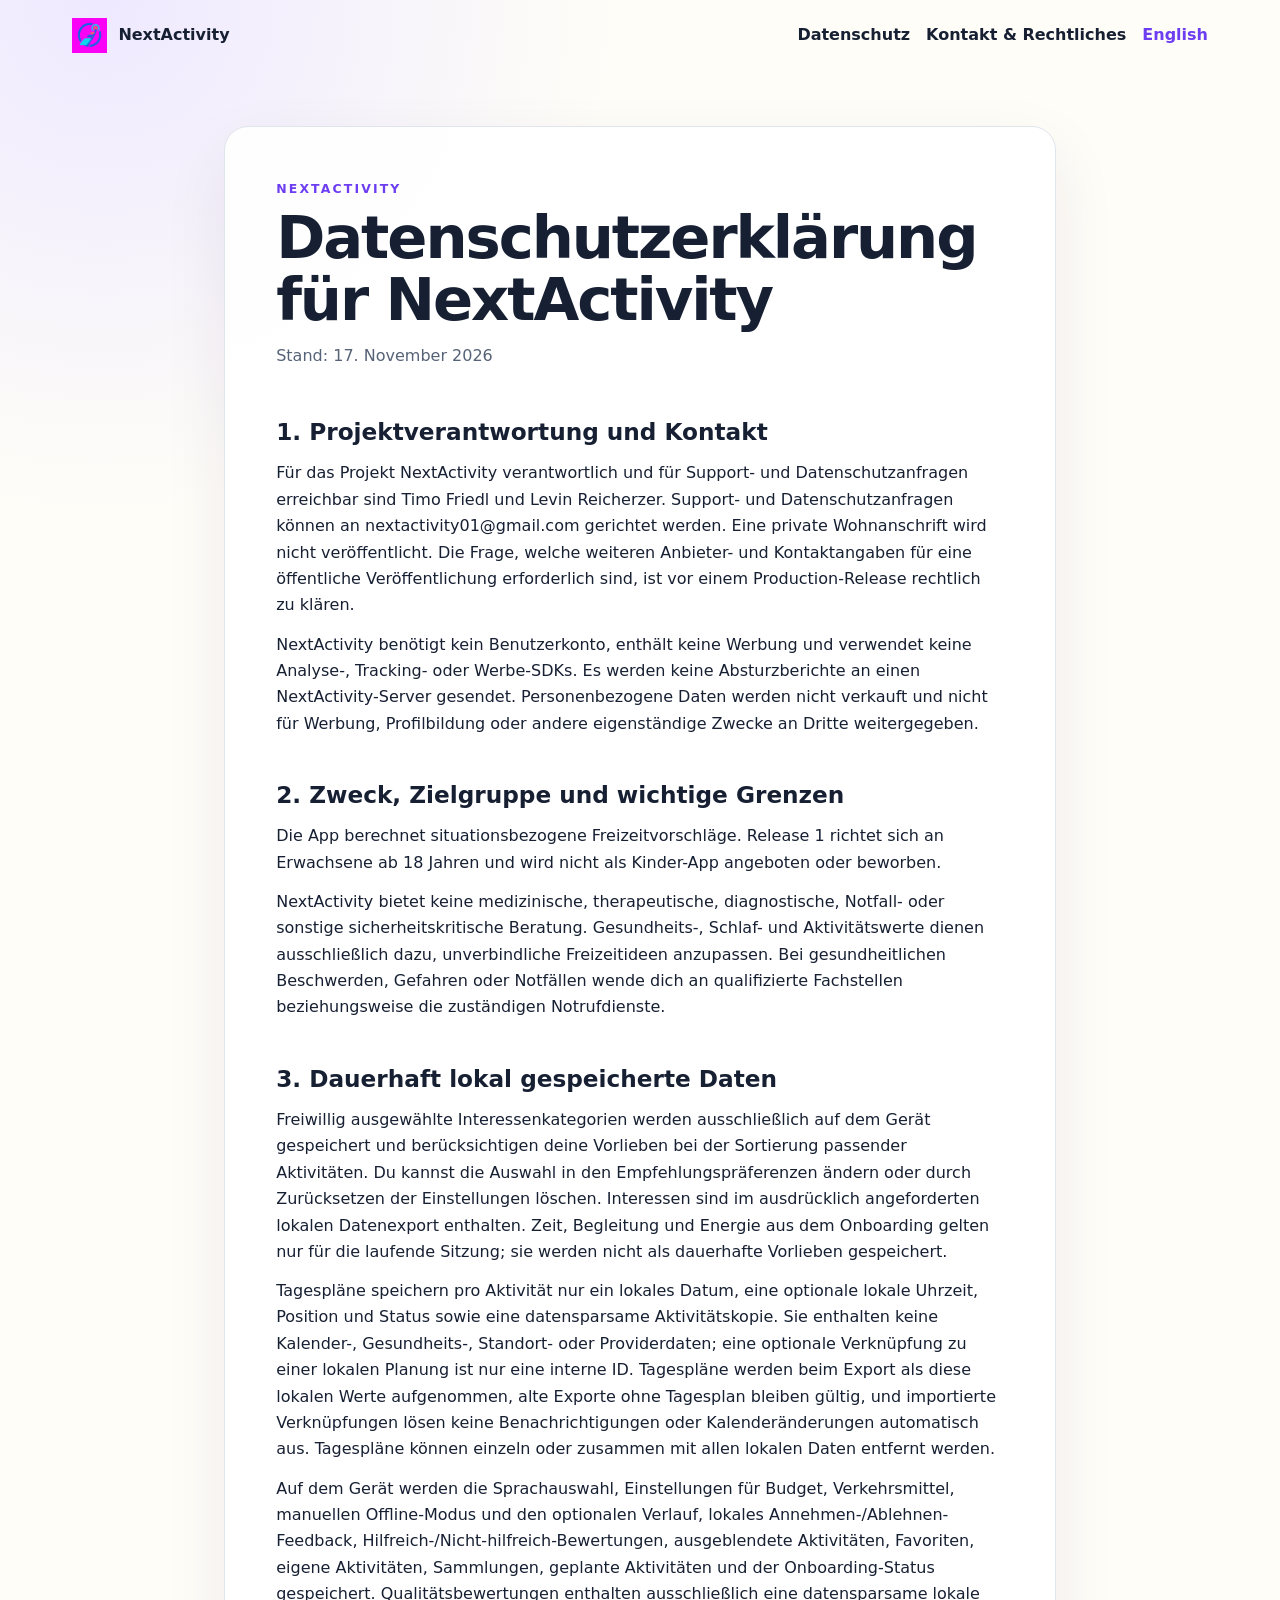
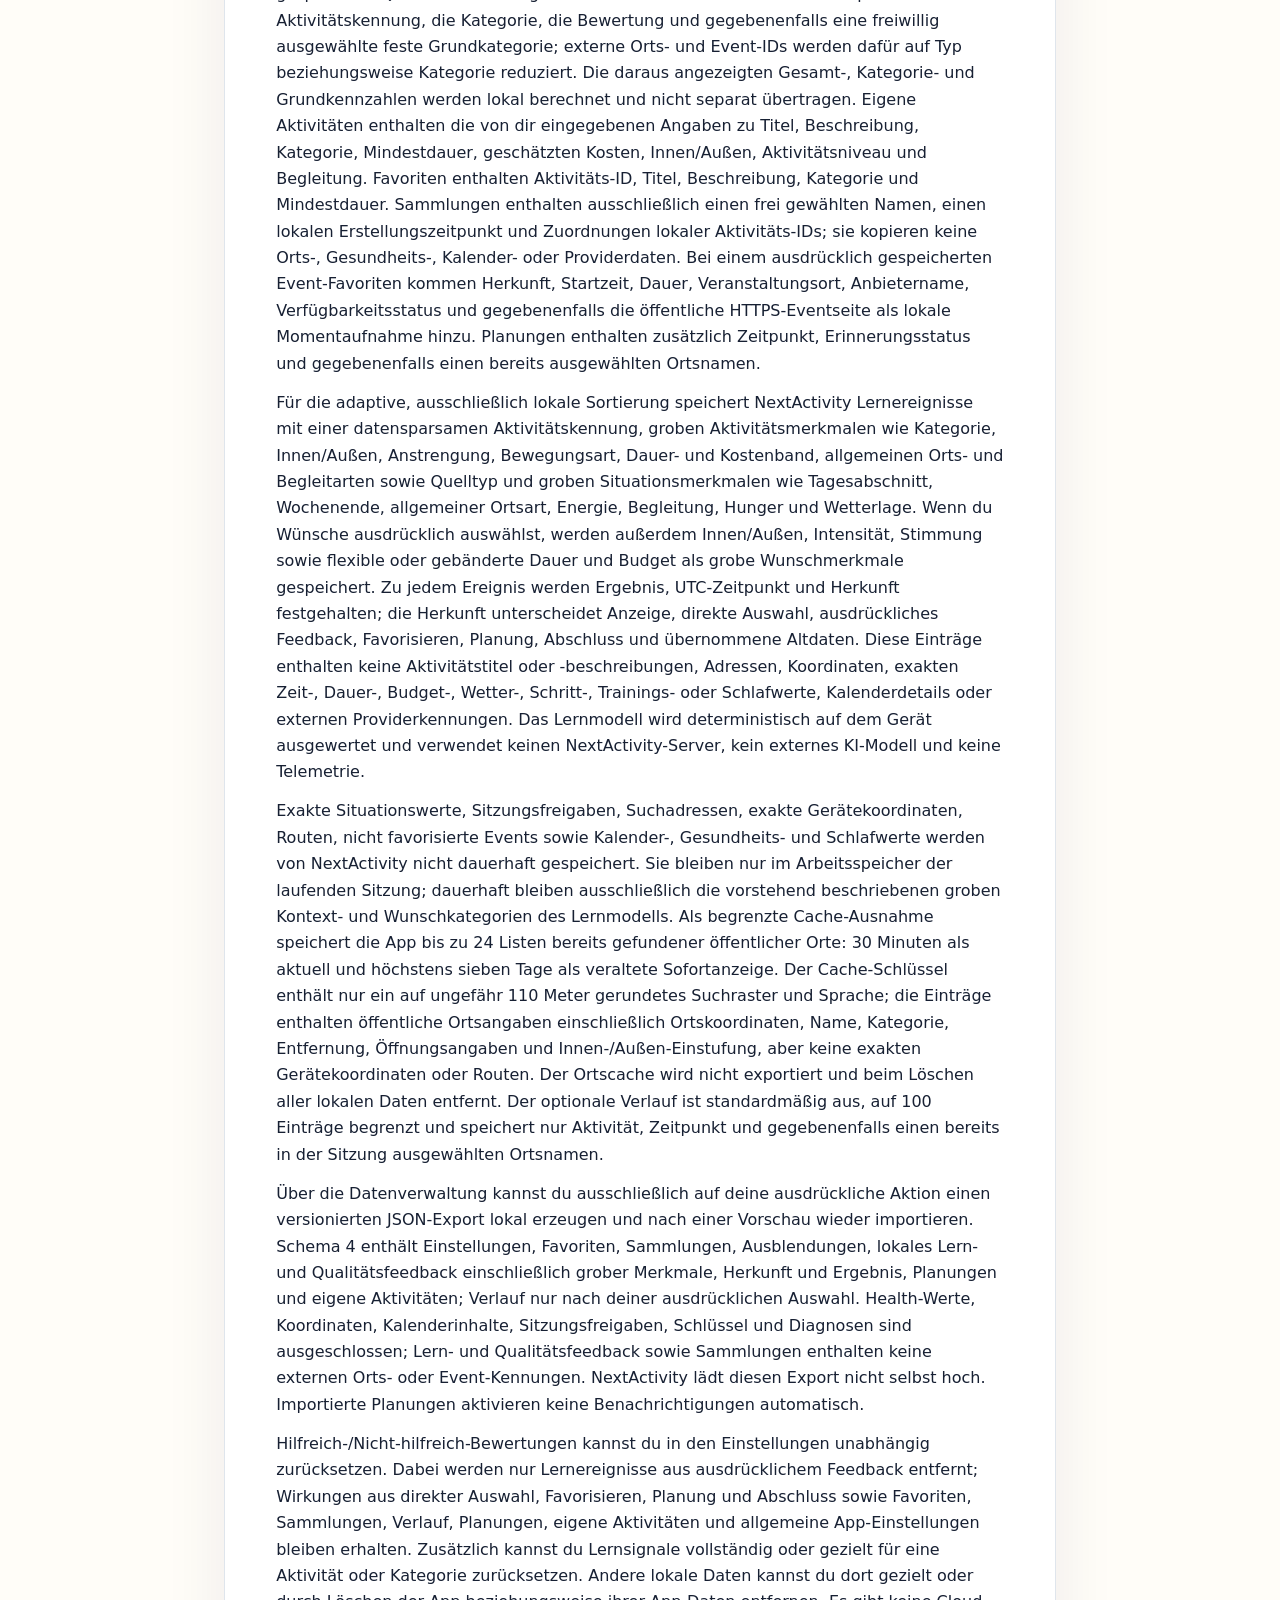
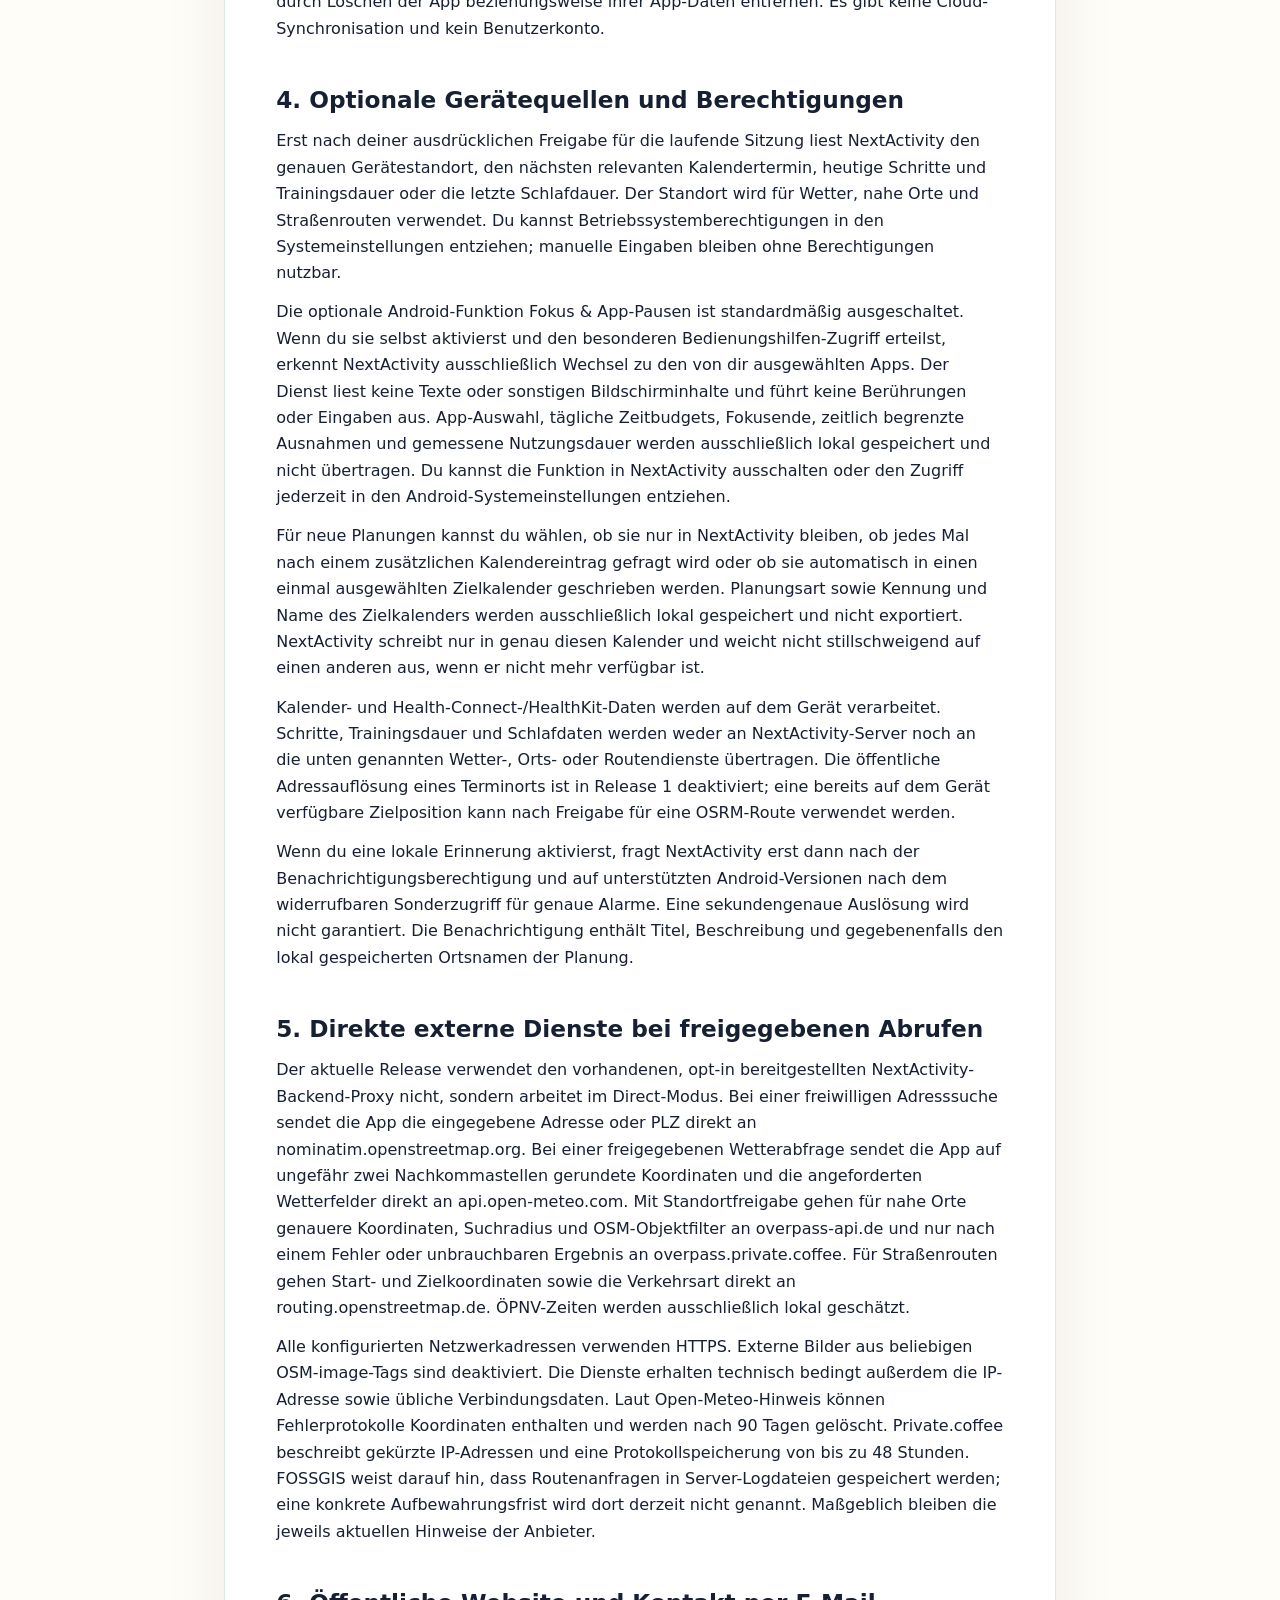
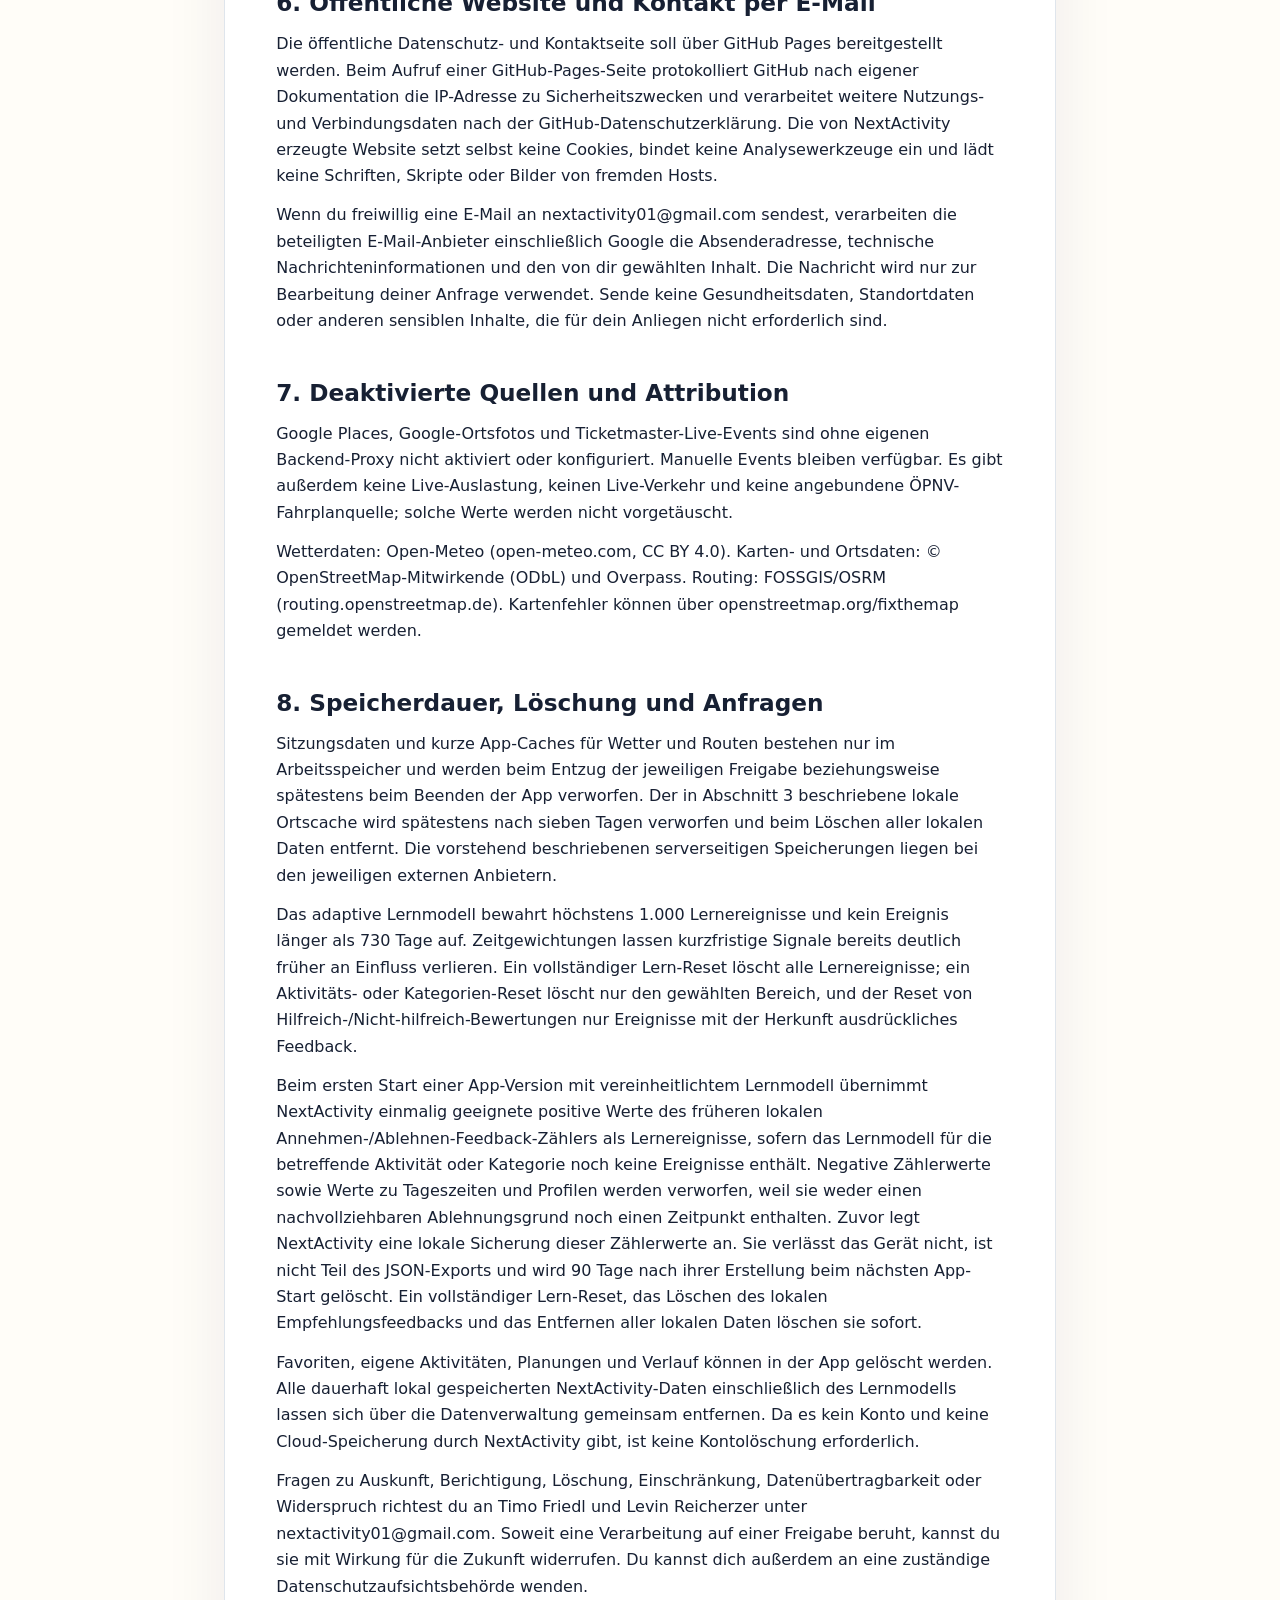
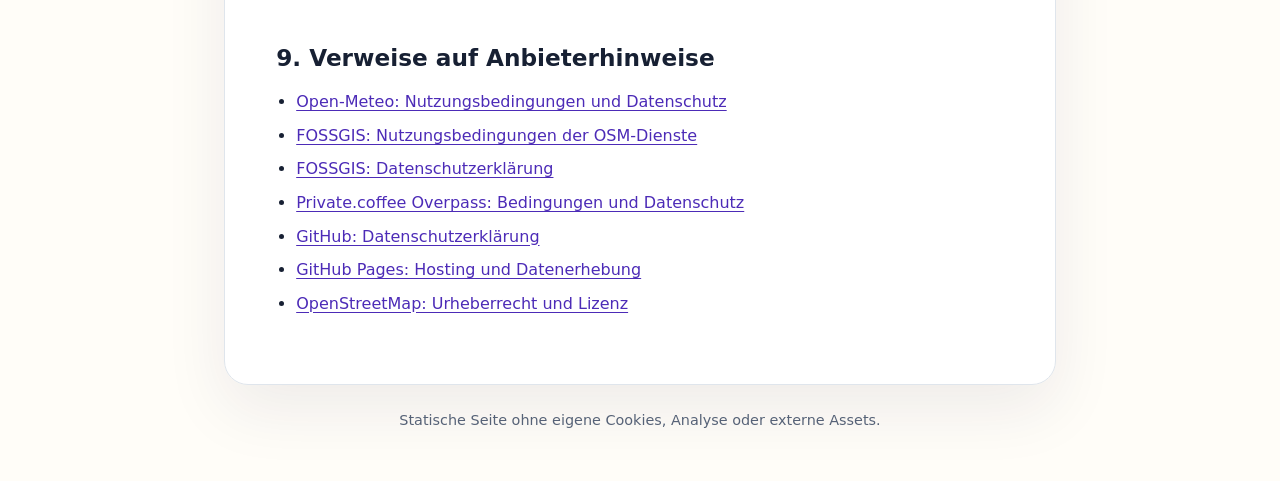
==== commit bf1d06a7: "chore: sync legal site with canonical source at bcead1d Regenerate the site with tool/generate_legal" ====
--- a/de/datenschutz/index.html
+++ b/de/datenschutz/index.html
@@ -24,7 +24,7 @@
   <main class="document">
     <p class="eyebrow">NEXTACTIVITY</p>
     <h1>Datenschutzerklärung für NextActivity</h1>
-    <p class="updated">Stand: 1. September 2026</p>
+    <p class="updated">Stand: 17. November 2026</p>
     <section>
 <h2>1. Projektverantwortung und Kontakt</h2>
 <p>Für das Projekt NextActivity verantwortlich und für Support- und Datenschutzanfragen erreichbar sind Timo Friedl und Levin Reicherzer. Support- und Datenschutzanfragen können an nextactivity01@gmail.com gerichtet werden. Eine private Wohnanschrift wird nicht veröffentlicht. Die Frage, welche weiteren Anbieter- und Kontaktangaben für eine öffentliche Veröffentlichung erforderlich sind, ist vor einem Production-Release rechtlich zu klären.</p>
@@ -37,6 +37,7 @@
 </section>
 <section>
 <h2>3. Dauerhaft lokal gespeicherte Daten</h2>
+<p>Freiwillig ausgewählte Interessenkategorien werden ausschließlich auf dem Gerät gespeichert und berücksichtigen deine Vorlieben bei der Sortierung passender Aktivitäten. Du kannst die Auswahl in den Empfehlungspräferenzen ändern oder durch Zurücksetzen der Einstellungen löschen. Interessen sind im ausdrücklich angeforderten lokalen Datenexport enthalten. Zeit, Begleitung und Energie aus dem Onboarding gelten nur für die laufende Sitzung; sie werden nicht als dauerhafte Vorlieben gespeichert.</p>
 <p>Tagespläne speichern pro Aktivität nur ein lokales Datum, eine optionale lokale Uhrzeit, Position und Status sowie eine datensparsame Aktivitätskopie. Sie enthalten keine Kalender-, Gesundheits-, Standort- oder Providerdaten; eine optionale Verknüpfung zu einer lokalen Planung ist nur eine interne ID. Tagespläne werden beim Export als diese lokalen Werte aufgenommen, alte Exporte ohne Tagesplan bleiben gültig, und importierte Verknüpfungen lösen keine Benachrichtigungen oder Kalenderänderungen automatisch aus. Tagespläne können einzeln oder zusammen mit allen lokalen Daten entfernt werden.</p>
 <p>Auf dem Gerät werden die Sprachauswahl, Einstellungen für Budget, Verkehrsmittel, manuellen Offline-Modus und den optionalen Verlauf, lokales Annehmen-/Ablehnen-Feedback, Hilfreich-/Nicht-hilfreich-Bewertungen, ausgeblendete Aktivitäten, Favoriten, eigene Aktivitäten, Sammlungen, geplante Aktivitäten und der Onboarding-Status gespeichert. Qualitätsbewertungen enthalten ausschließlich eine datensparsame lokale Aktivitätskennung, die Kategorie, die Bewertung und gegebenenfalls eine freiwillig ausgewählte feste Grundkategorie; externe Orts- und Event-IDs werden dafür auf Typ beziehungsweise Kategorie reduziert. Die daraus angezeigten Gesamt-, Kategorie- und Grundkennzahlen werden lokal berechnet und nicht separat übertragen. Eigene Aktivitäten enthalten die von dir eingegebenen Angaben zu Titel, Beschreibung, Kategorie, Mindestdauer, geschätzten Kosten, Innen/Außen, Aktivitätsniveau und Begleitung. Favoriten enthalten Aktivitäts-ID, Titel, Beschreibung, Kategorie und Mindestdauer. Sammlungen enthalten ausschließlich einen frei gewählten Namen, einen lokalen Erstellungszeitpunkt und Zuordnungen lokaler Aktivitäts-IDs; sie kopieren keine Orts-, Gesundheits-, Kalender- oder Providerdaten. Bei einem ausdrücklich gespeicherten Event-Favoriten kommen Herkunft, Startzeit, Dauer, Veranstaltungsort, Anbietername, Verfügbarkeitsstatus und gegebenenfalls die öffentliche HTTPS-Eventseite als lokale Momentaufnahme hinzu. Planungen enthalten zusätzlich Zeitpunkt, Erinnerungsstatus und gegebenenfalls einen bereits ausgewählten Ortsnamen.</p>
 <p>Für die adaptive, ausschließlich lokale Sortierung speichert NextActivity Lernereignisse mit einer datensparsamen Aktivitätskennung, groben Aktivitätsmerkmalen wie Kategorie, Innen/Außen, Anstrengung, Bewegungsart, Dauer- und Kostenband, allgemeinen Orts- und Begleitarten sowie Quelltyp und groben Situationsmerkmalen wie Tagesabschnitt, Wochenende, allgemeiner Ortsart, Energie, Begleitung, Hunger und Wetterlage. Wenn du Wünsche ausdrücklich auswählst, werden außerdem Innen/Außen, Intensität, Stimmung sowie flexible oder gebänderte Dauer und Budget als grobe Wunschmerkmale gespeichert. Zu jedem Ereignis werden Ergebnis, UTC-Zeitpunkt und Herkunft festgehalten; die Herkunft unterscheidet Anzeige, direkte Auswahl, ausdrückliches Feedback, Favorisieren, Planung, Abschluss und übernommene Altdaten. Diese Einträge enthalten keine Aktivitätstitel oder -beschreibungen, Adressen, Koordinaten, exakten Zeit-, Dauer-, Budget-, Wetter-, Schritt-, Trainings- oder Schlafwerte, Kalenderdetails oder externen Providerkennungen. Das Lernmodell wird deterministisch auf dem Gerät ausgewertet und verwendet keinen NextActivity-Server, kein externes KI-Modell und keine Telemetrie.</p>
@@ -71,6 +72,7 @@
 <h2>8. Speicherdauer, Löschung und Anfragen</h2>
 <p>Sitzungsdaten und kurze App-Caches für Wetter und Routen bestehen nur im Arbeitsspeicher und werden beim Entzug der jeweiligen Freigabe beziehungsweise spätestens beim Beenden der App verworfen. Der in Abschnitt 3 beschriebene lokale Ortscache wird spätestens nach sieben Tagen verworfen und beim Löschen aller lokalen Daten entfernt. Die vorstehend beschriebenen serverseitigen Speicherungen liegen bei den jeweiligen externen Anbietern.</p>
 <p>Das adaptive Lernmodell bewahrt höchstens 1.000 Lernereignisse und kein Ereignis länger als 730 Tage auf. Zeitgewichtungen lassen kurzfristige Signale bereits deutlich früher an Einfluss verlieren. Ein vollständiger Lern-Reset löscht alle Lernereignisse; ein Aktivitäts- oder Kategorien-Reset löscht nur den gewählten Bereich, und der Reset von Hilfreich-/Nicht-hilfreich-Bewertungen nur Ereignisse mit der Herkunft ausdrückliches Feedback.</p>
+<p>Beim ersten Start einer App-Version mit vereinheitlichtem Lernmodell übernimmt NextActivity einmalig geeignete positive Werte des früheren lokalen Annehmen-/Ablehnen-Feedback-Zählers als Lernereignisse, sofern das Lernmodell für die betreffende Aktivität oder Kategorie noch keine Ereignisse enthält. Negative Zählerwerte sowie Werte zu Tageszeiten und Profilen werden verworfen, weil sie weder einen nachvollziehbaren Ablehnungsgrund noch einen Zeitpunkt enthalten. Zuvor legt NextActivity eine lokale Sicherung dieser Zählerwerte an. Sie verlässt das Gerät nicht, ist nicht Teil des JSON-Exports und wird 90 Tage nach ihrer Erstellung beim nächsten App-Start gelöscht. Ein vollständiger Lern-Reset, das Löschen des lokalen Empfehlungsfeedbacks und das Entfernen aller lokalen Daten löschen sie sofort.</p>
 <p>Favoriten, eigene Aktivitäten, Planungen und Verlauf können in der App gelöscht werden. Alle dauerhaft lokal gespeicherten NextActivity-Daten einschließlich des Lernmodells lassen sich über die Datenverwaltung gemeinsam entfernen. Da es kein Konto und keine Cloud-Speicherung durch NextActivity gibt, ist keine Kontolöschung erforderlich.</p>
 <p>Fragen zu Auskunft, Berichtigung, Löschung, Einschränkung, Datenübertragbarkeit oder Widerspruch richtest du an Timo Friedl und Levin Reicherzer unter nextactivity01@gmail.com. Soweit eine Verarbeitung auf einer Freigabe beruht, kannst du sie mit Wirkung für die Zukunft widerrufen. Du kannst dich außerdem an eine zuständige Datenschutzaufsichtsbehörde wenden.</p>
 </section>
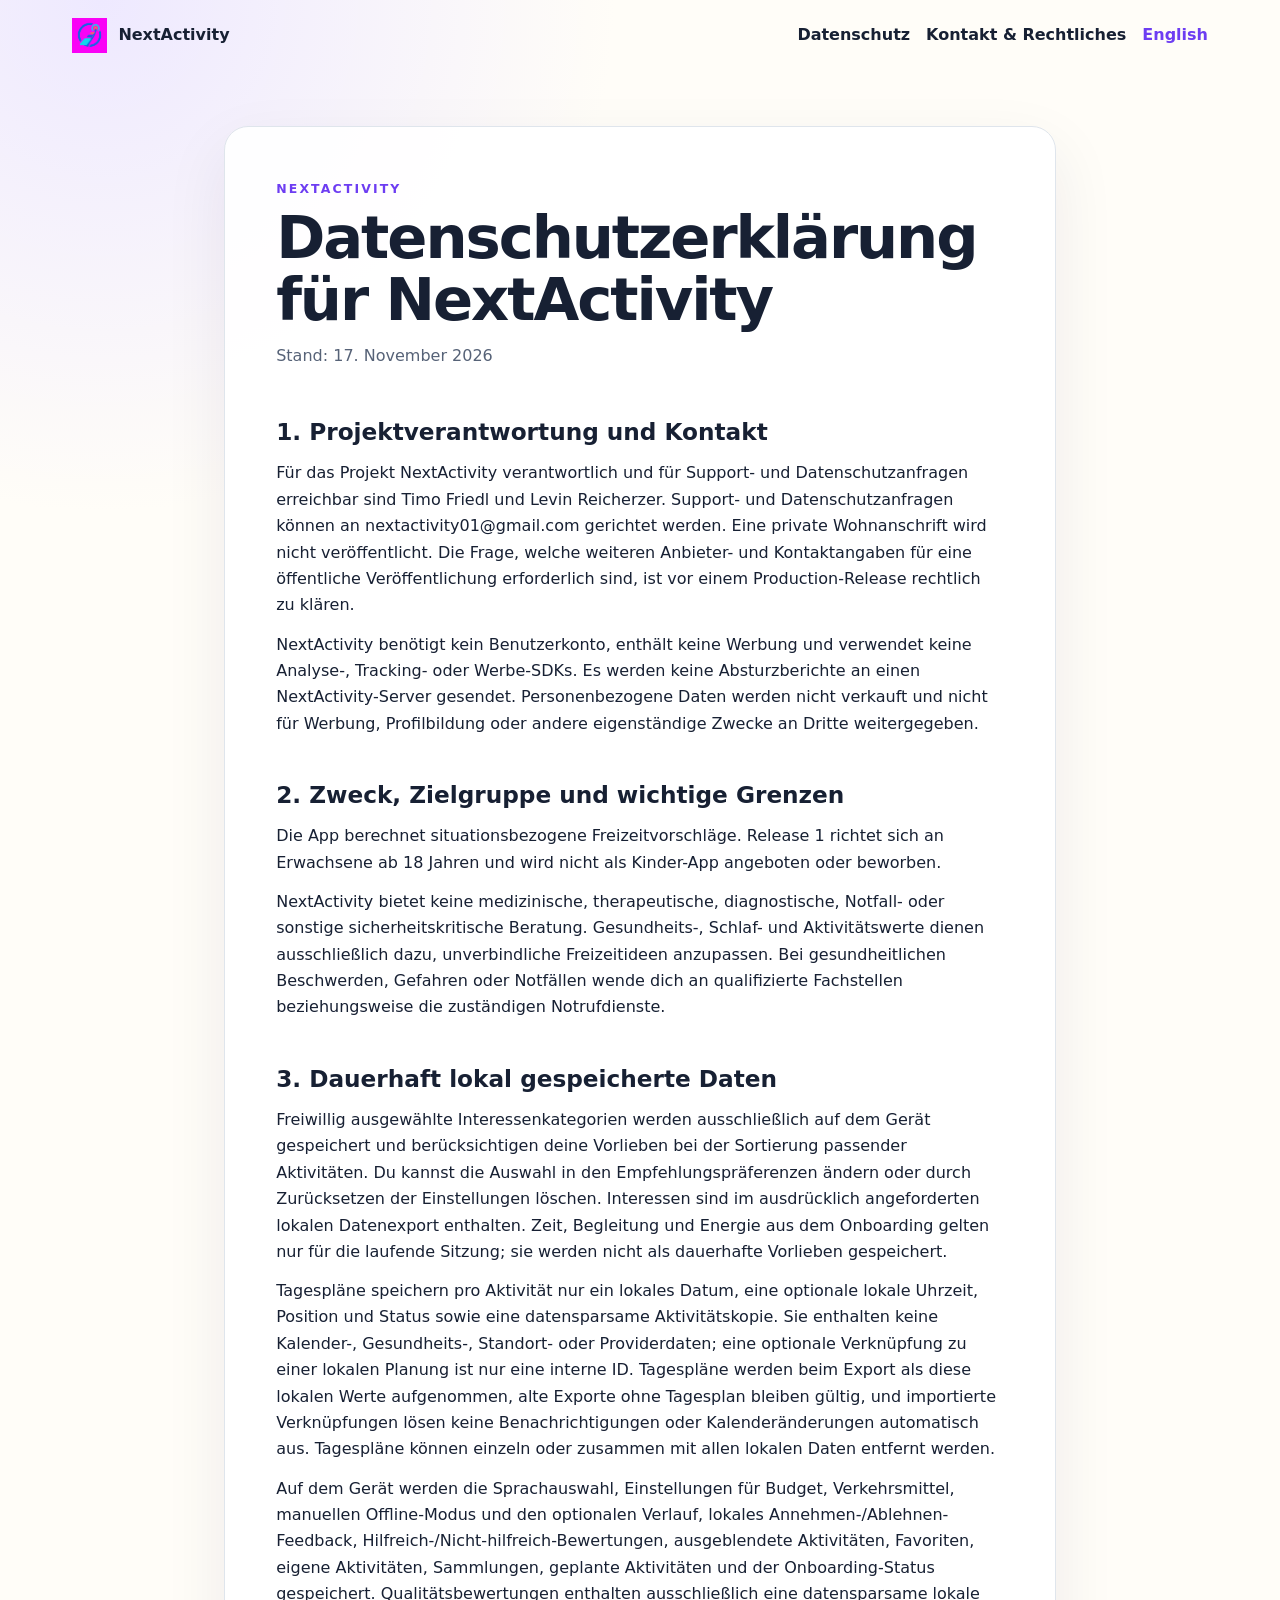
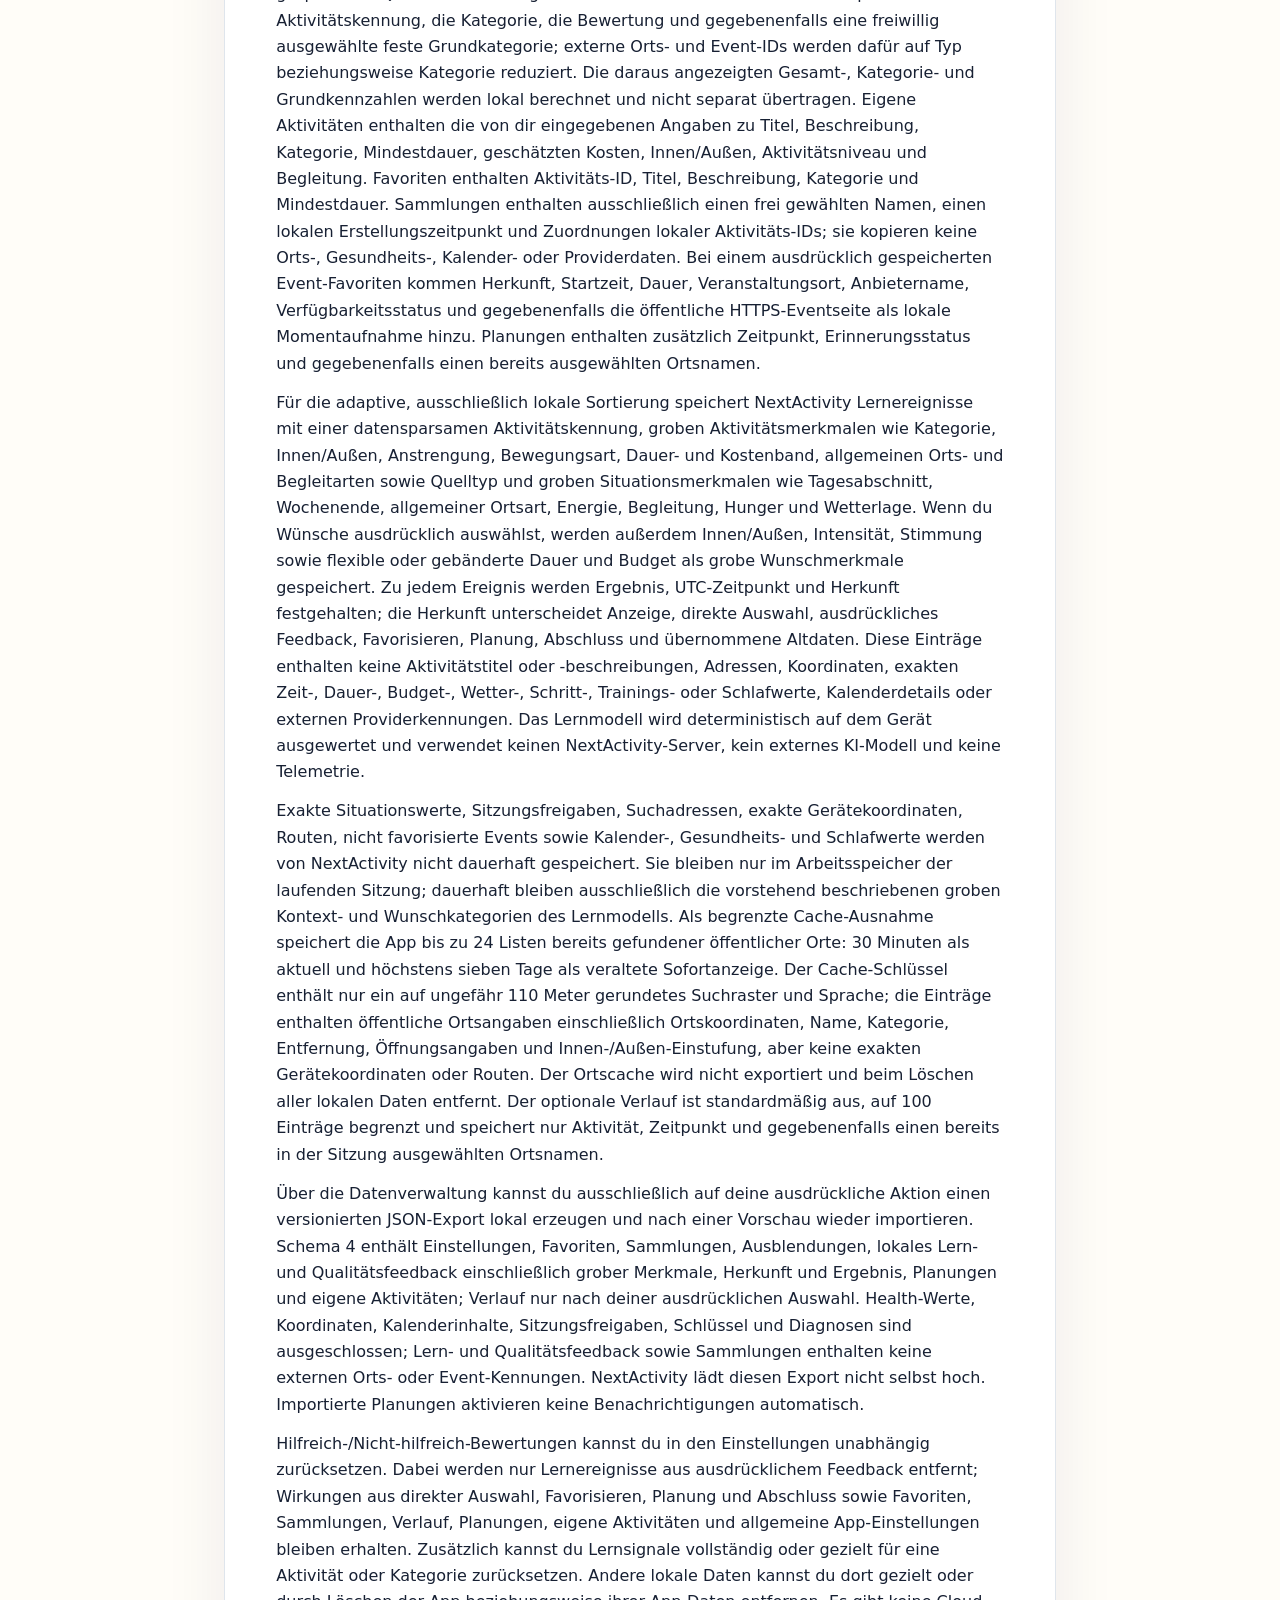
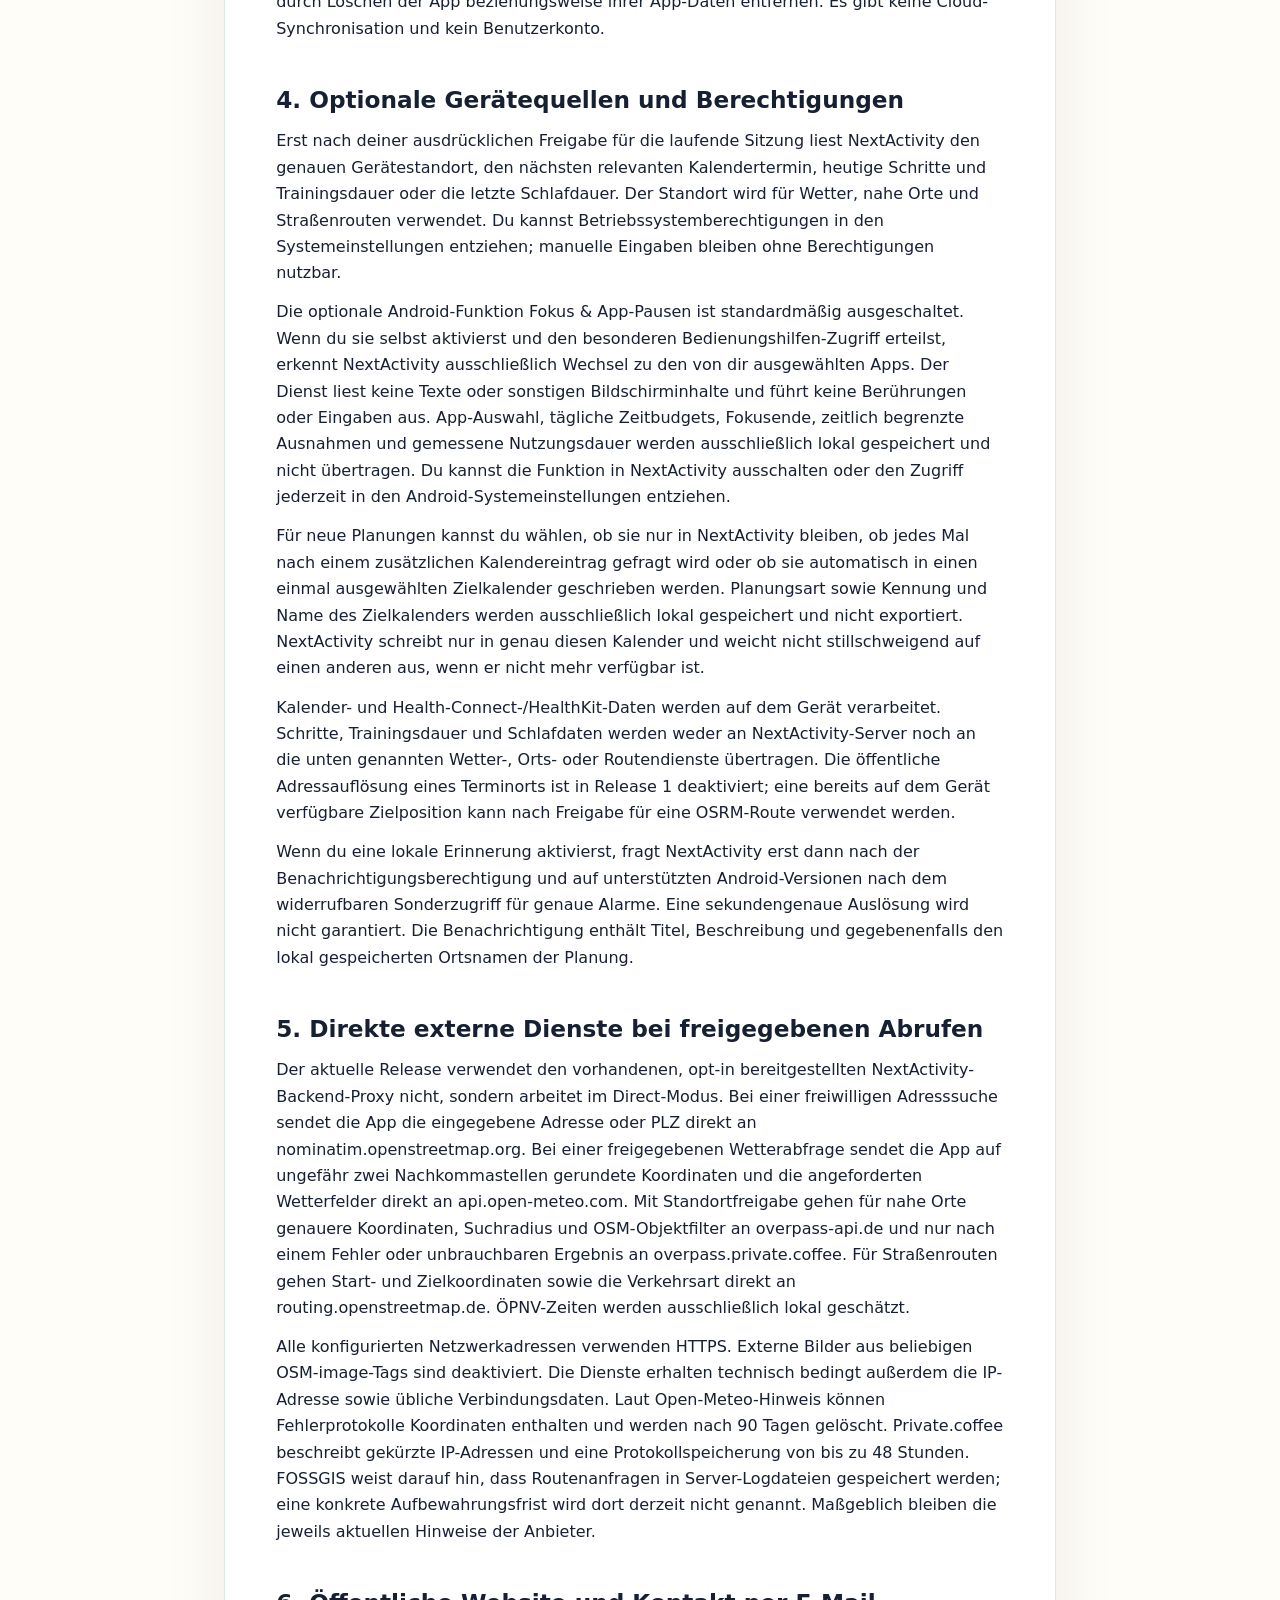
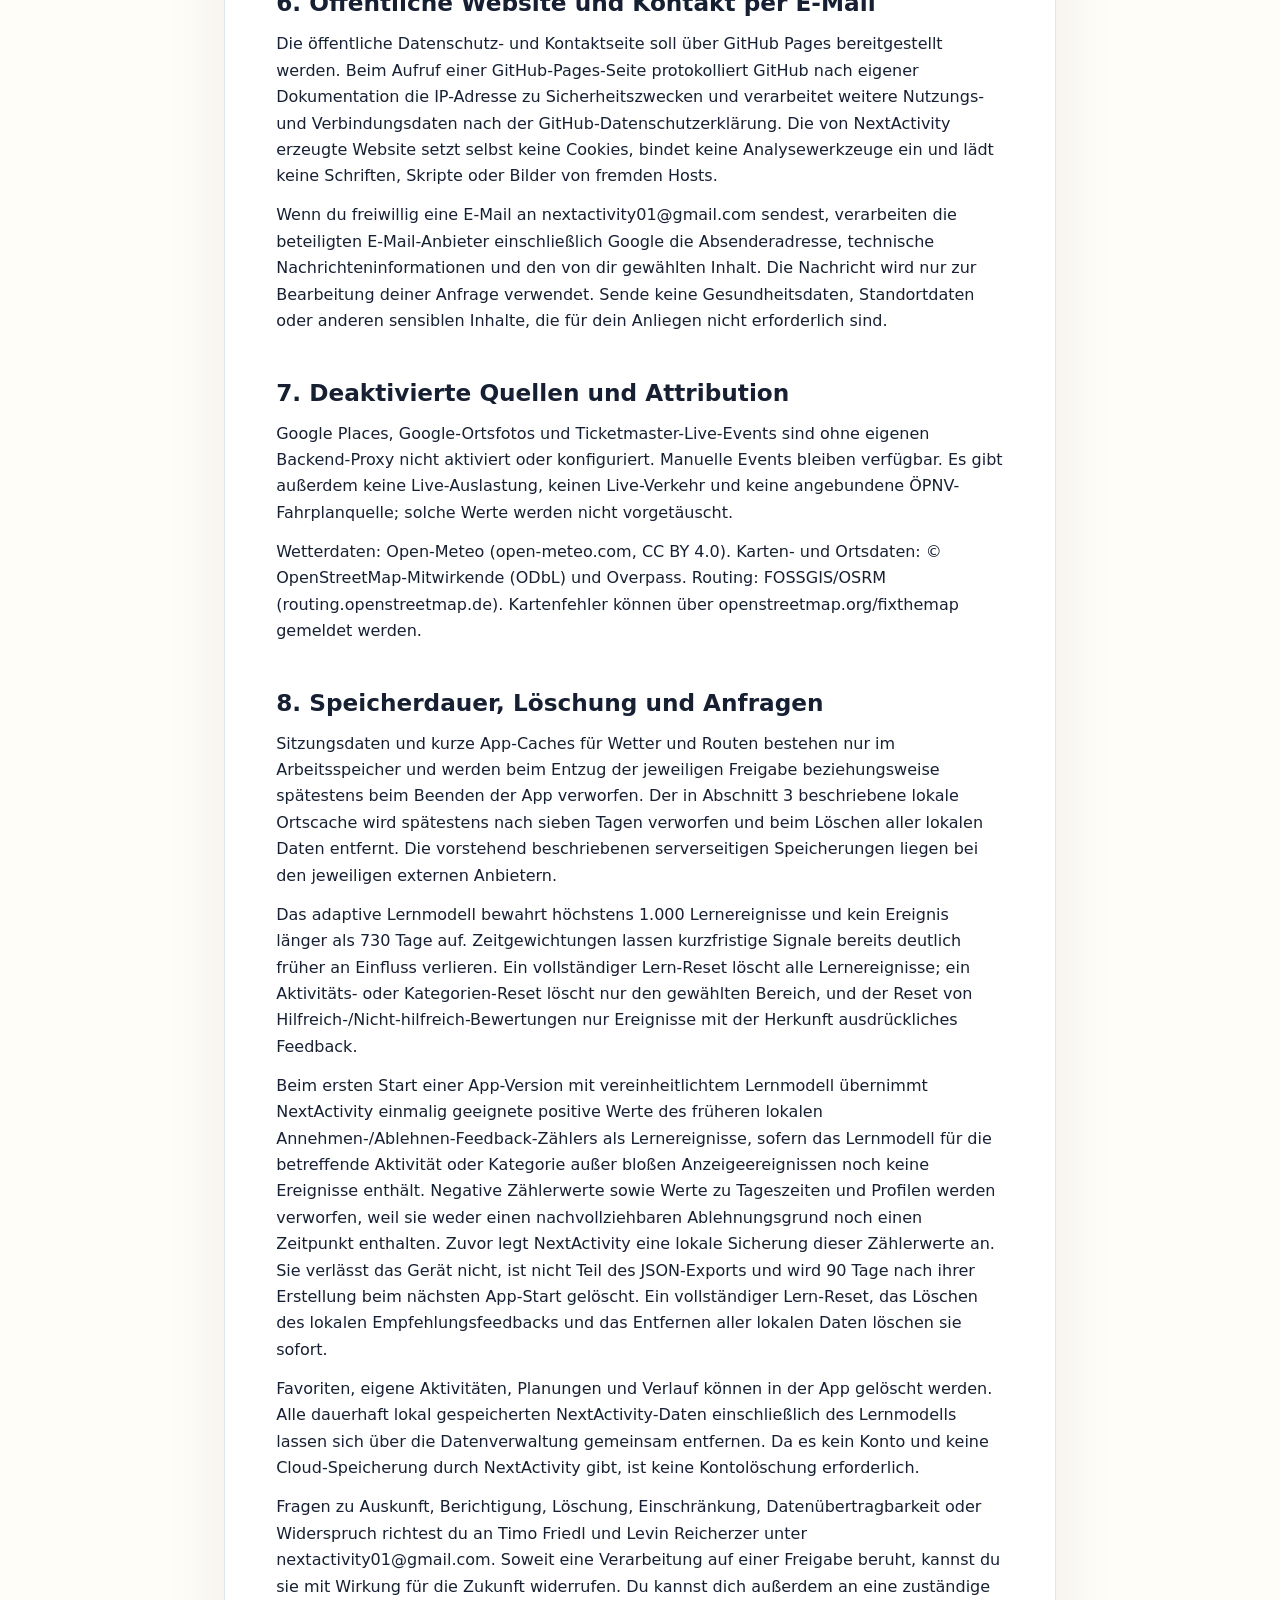
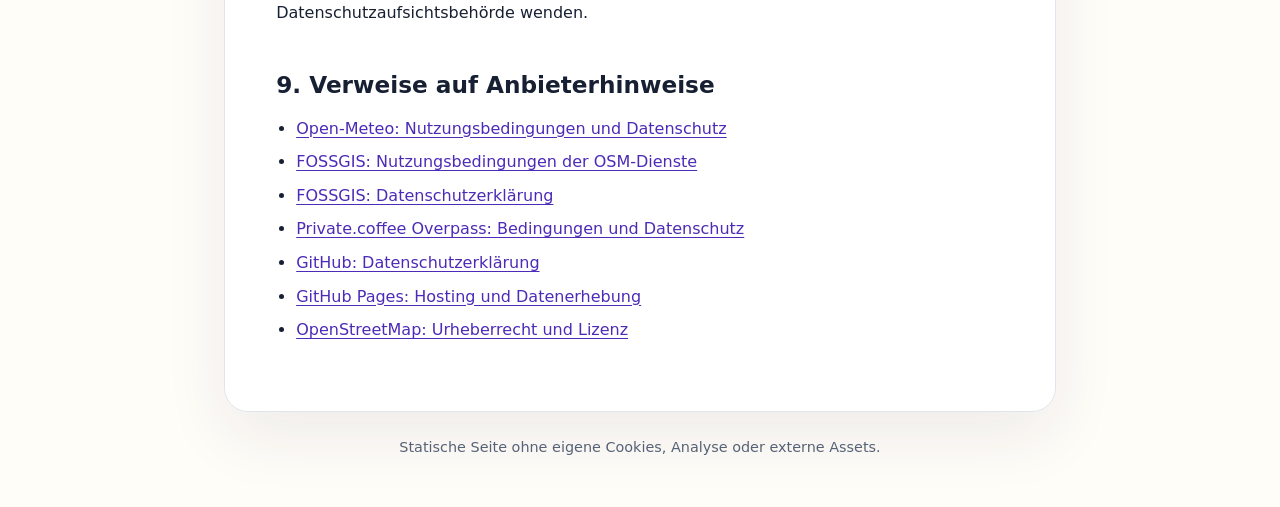
==== commit bcafc91a: "chore: regenerate legal site from canonical source at a402c66 Pick up the section 8 clarification fr" ====
--- a/de/datenschutz/index.html
+++ b/de/datenschutz/index.html
@@ -72,7 +72,7 @@
 <h2>8. Speicherdauer, Löschung und Anfragen</h2>
 <p>Sitzungsdaten und kurze App-Caches für Wetter und Routen bestehen nur im Arbeitsspeicher und werden beim Entzug der jeweiligen Freigabe beziehungsweise spätestens beim Beenden der App verworfen. Der in Abschnitt 3 beschriebene lokale Ortscache wird spätestens nach sieben Tagen verworfen und beim Löschen aller lokalen Daten entfernt. Die vorstehend beschriebenen serverseitigen Speicherungen liegen bei den jeweiligen externen Anbietern.</p>
 <p>Das adaptive Lernmodell bewahrt höchstens 1.000 Lernereignisse und kein Ereignis länger als 730 Tage auf. Zeitgewichtungen lassen kurzfristige Signale bereits deutlich früher an Einfluss verlieren. Ein vollständiger Lern-Reset löscht alle Lernereignisse; ein Aktivitäts- oder Kategorien-Reset löscht nur den gewählten Bereich, und der Reset von Hilfreich-/Nicht-hilfreich-Bewertungen nur Ereignisse mit der Herkunft ausdrückliches Feedback.</p>
-<p>Beim ersten Start einer App-Version mit vereinheitlichtem Lernmodell übernimmt NextActivity einmalig geeignete positive Werte des früheren lokalen Annehmen-/Ablehnen-Feedback-Zählers als Lernereignisse, sofern das Lernmodell für die betreffende Aktivität oder Kategorie noch keine Ereignisse enthält. Negative Zählerwerte sowie Werte zu Tageszeiten und Profilen werden verworfen, weil sie weder einen nachvollziehbaren Ablehnungsgrund noch einen Zeitpunkt enthalten. Zuvor legt NextActivity eine lokale Sicherung dieser Zählerwerte an. Sie verlässt das Gerät nicht, ist nicht Teil des JSON-Exports und wird 90 Tage nach ihrer Erstellung beim nächsten App-Start gelöscht. Ein vollständiger Lern-Reset, das Löschen des lokalen Empfehlungsfeedbacks und das Entfernen aller lokalen Daten löschen sie sofort.</p>
+<p>Beim ersten Start einer App-Version mit vereinheitlichtem Lernmodell übernimmt NextActivity einmalig geeignete positive Werte des früheren lokalen Annehmen-/Ablehnen-Feedback-Zählers als Lernereignisse, sofern das Lernmodell für die betreffende Aktivität oder Kategorie außer bloßen Anzeigeereignissen noch keine Ereignisse enthält. Negative Zählerwerte sowie Werte zu Tageszeiten und Profilen werden verworfen, weil sie weder einen nachvollziehbaren Ablehnungsgrund noch einen Zeitpunkt enthalten. Zuvor legt NextActivity eine lokale Sicherung dieser Zählerwerte an. Sie verlässt das Gerät nicht, ist nicht Teil des JSON-Exports und wird 90 Tage nach ihrer Erstellung beim nächsten App-Start gelöscht. Ein vollständiger Lern-Reset, das Löschen des lokalen Empfehlungsfeedbacks und das Entfernen aller lokalen Daten löschen sie sofort.</p>
 <p>Favoriten, eigene Aktivitäten, Planungen und Verlauf können in der App gelöscht werden. Alle dauerhaft lokal gespeicherten NextActivity-Daten einschließlich des Lernmodells lassen sich über die Datenverwaltung gemeinsam entfernen. Da es kein Konto und keine Cloud-Speicherung durch NextActivity gibt, ist keine Kontolöschung erforderlich.</p>
 <p>Fragen zu Auskunft, Berichtigung, Löschung, Einschränkung, Datenübertragbarkeit oder Widerspruch richtest du an Timo Friedl und Levin Reicherzer unter nextactivity01@gmail.com. Soweit eine Verarbeitung auf einer Freigabe beruht, kannst du sie mit Wirkung für die Zukunft widerrufen. Du kannst dich außerdem an eine zuständige Datenschutzaufsichtsbehörde wenden.</p>
 </section>
